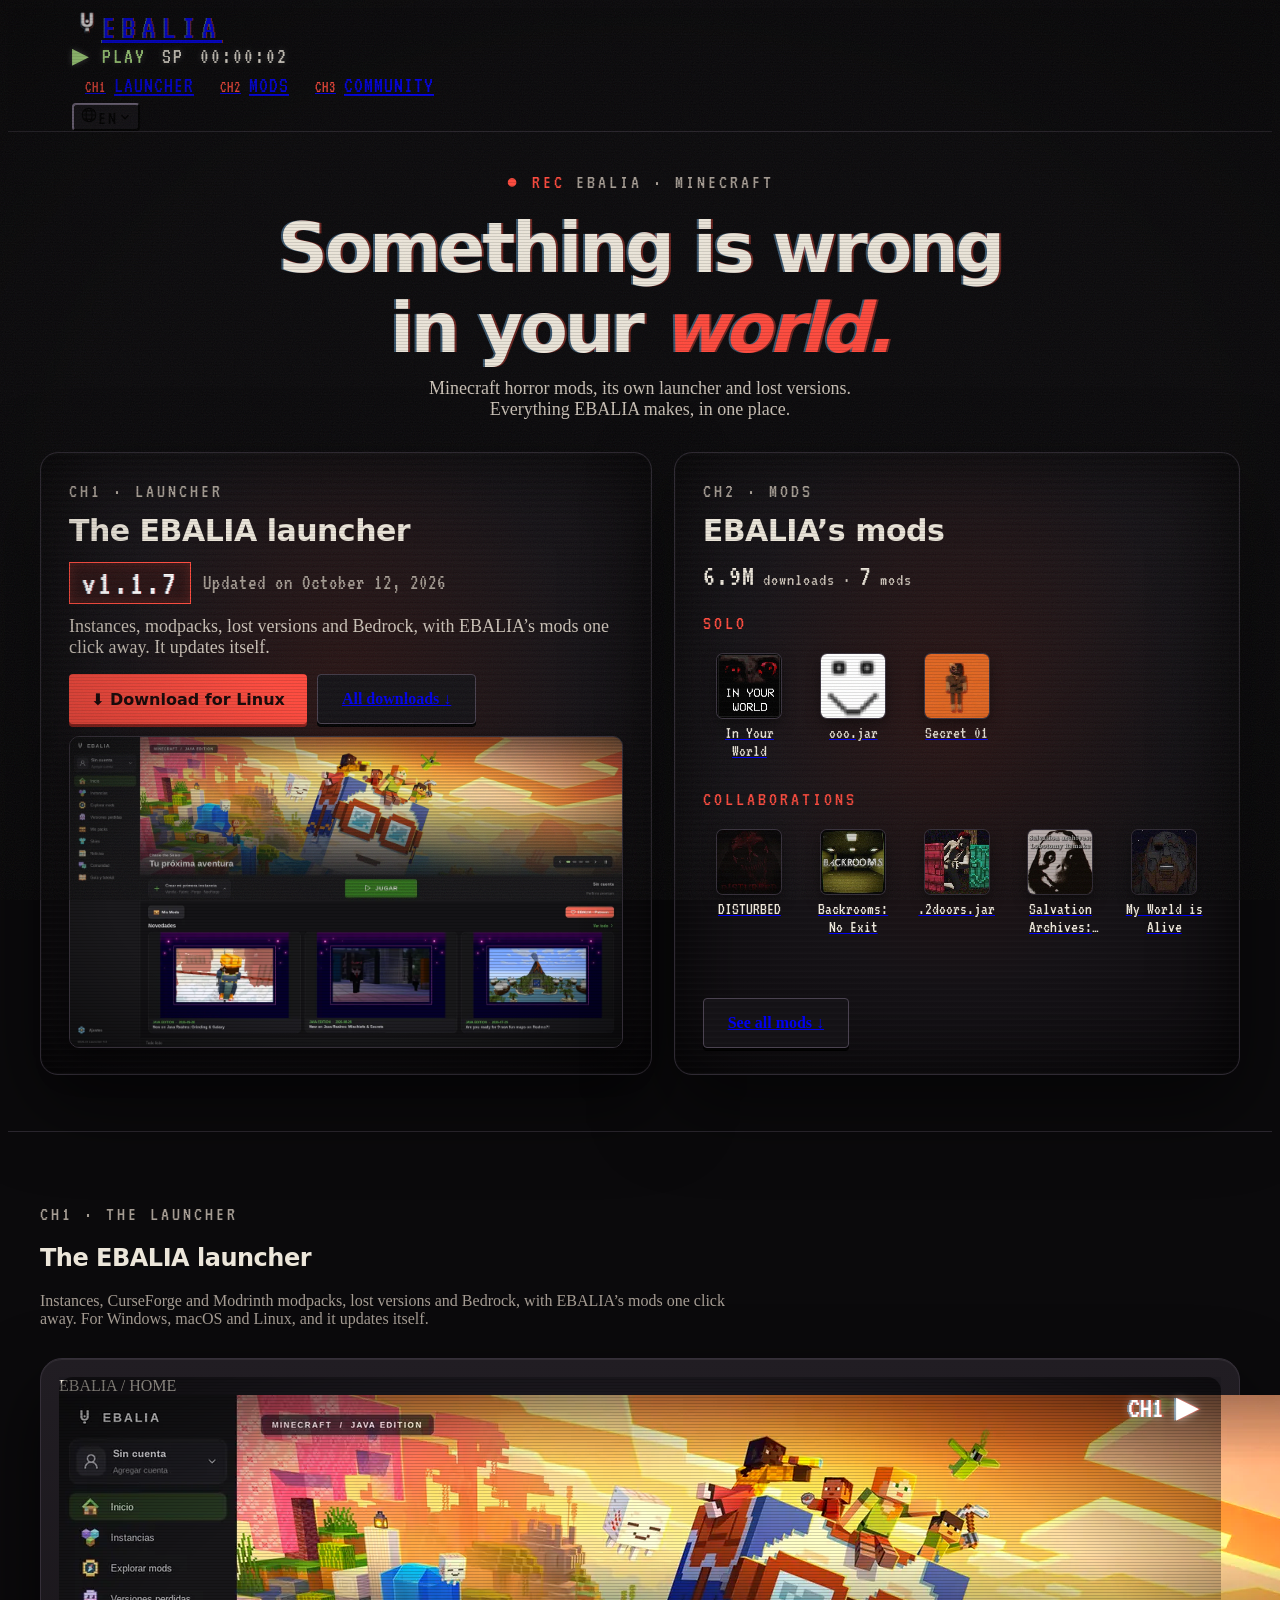
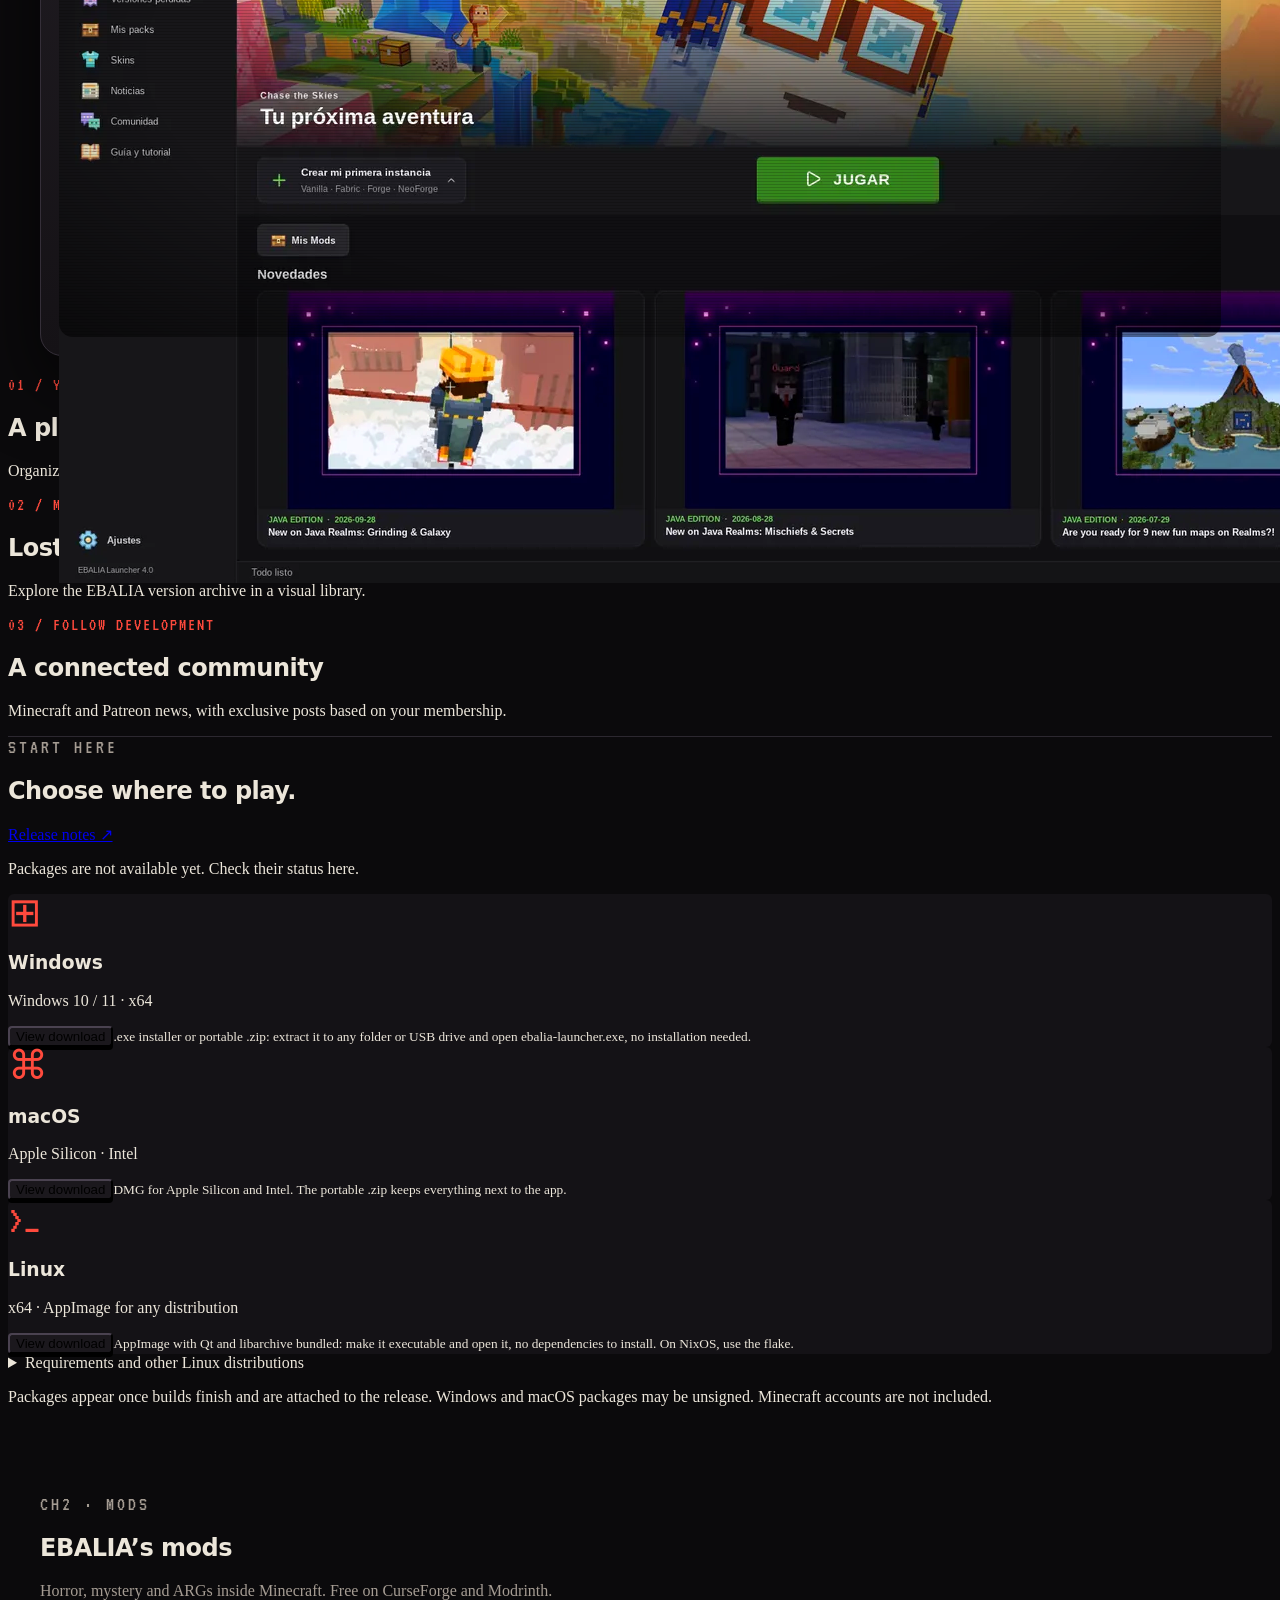
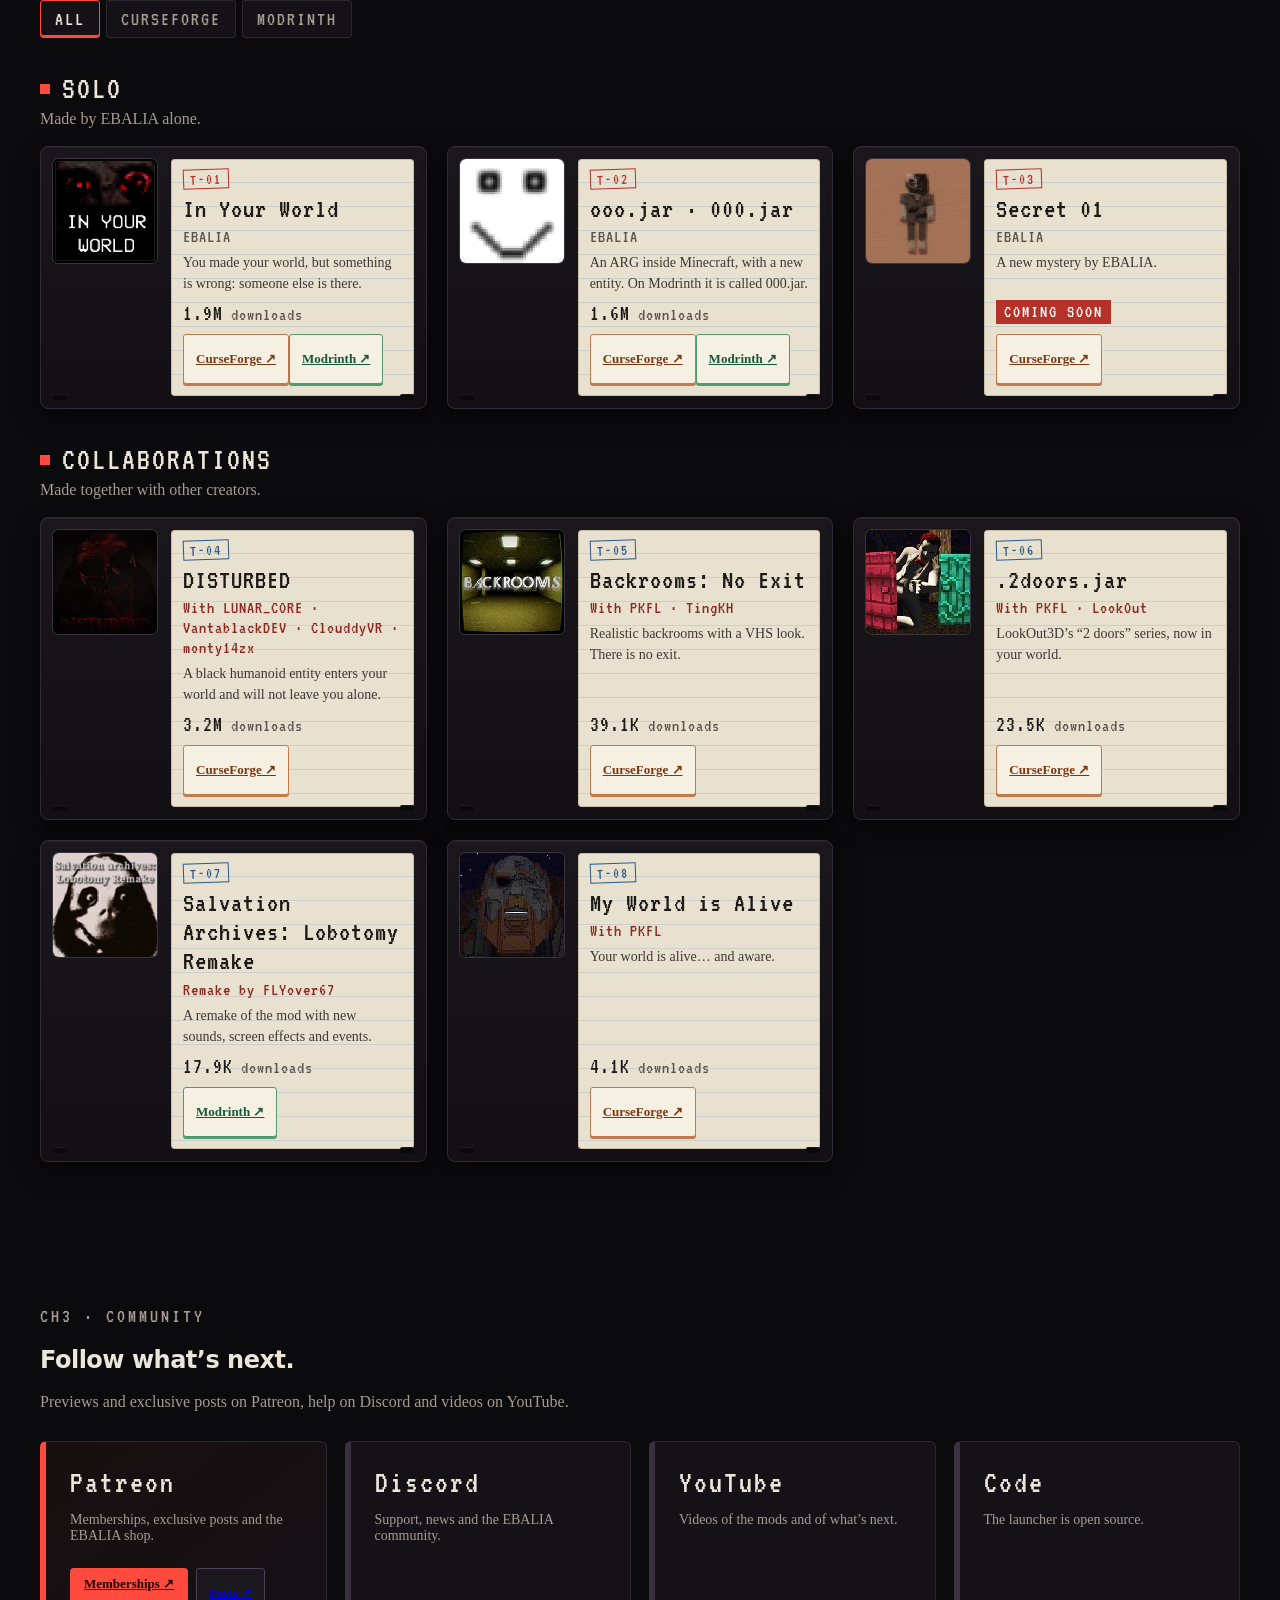
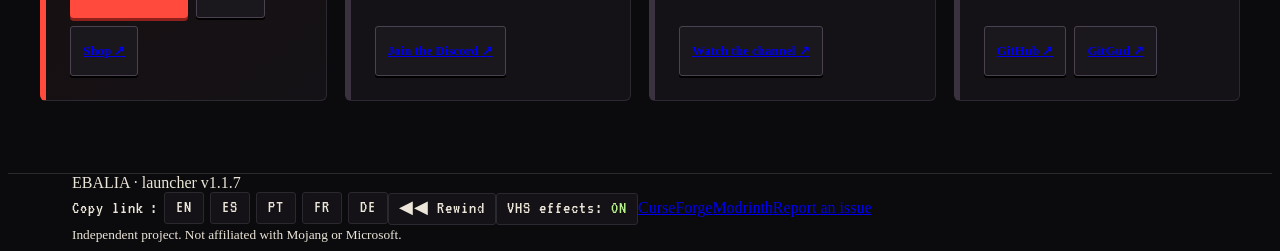
==== site/de/index.html @ 6a66e6f2 "Website: launcher and mods at a glance, solo mods and collaborations, link previews per language, li" ====
<!doctype html><html lang="de"><head><meta charset="utf-8"><meta name="viewport" content="width=device-width,initial-scale=1"><title>EBALIA · Horror-Mods und Launcher für Minecraft</title><meta name="description" content="Horror-Mods für Minecraft (DISTURBED, In Your World, ooo.jar …) auf CurseForge und Modrinth und der EBALIA-Launcher für Windows, macOS und Linux."><link rel="canonical" href="https://ebalia.gitgud.site/de/"><link rel="alternate" hreflang="en" href="https://ebalia.gitgud.site/en/"><link rel="alternate" hreflang="es" href="https://ebalia.gitgud.site/es/"><link rel="alternate" hreflang="pt" href="https://ebalia.gitgud.site/pt/"><link rel="alternate" hreflang="fr" href="https://ebalia.gitgud.site/fr/"><link rel="alternate" hreflang="de" href="https://ebalia.gitgud.site/de/"><link rel="alternate" hreflang="x-default" href="https://ebalia.gitgud.site/"><meta property="og:type" content="website"><meta property="og:site_name" content="EBALIA"><meta property="og:title" content="EBALIA · Horror-Mods und Launcher für Minecraft"><meta property="og:description" content="Horror-Mods für Minecraft (DISTURBED, In Your World, ooo.jar …) auf CurseForge und Modrinth und der EBALIA-Launcher für Windows, macOS und Linux."><meta property="og:url" content="https://ebalia.gitgud.site/de/"><meta property="og:image" content="https://raw.githubusercontent.com/ebalia-real/launcher/main/site/og/ebalia-de.jpg"><meta property="og:image:type" content="image/jpeg"><meta property="og:image:width" content="1200"><meta property="og:image:height" content="630"><meta property="og:image:alt" content="EBALIA: Horror-Mods für Minecraft und ein eigener Launcher"><meta property="og:locale" content="de_DE"><meta property="og:locale:alternate" content="en_US"><meta property="og:locale:alternate" content="es_ES"><meta property="og:locale:alternate" content="pt_BR"><meta property="og:locale:alternate" content="fr_FR"><meta name="twitter:card" content="summary_large_image"><meta name="twitter:title" content="EBALIA · Horror-Mods und Launcher für Minecraft"><meta name="twitter:description" content="Horror-Mods für Minecraft (DISTURBED, In Your World, ooo.jar …) auf CurseForge und Modrinth und der EBALIA-Launcher für Windows, macOS und Linux."><meta name="twitter:image" content="https://raw.githubusercontent.com/ebalia-real/launcher/main/site/og/ebalia-de.jpg"><link rel="icon" type="image/png" href="[data-uri]"><link rel="apple-touch-icon" href="[data-uri]"><meta name="theme-color" content="#b5322a"><link rel="preconnect" href="https://fonts.googleapis.com"><link rel="preconnect" href="https://fonts.gstatic.com" crossorigin><link rel="stylesheet" href="https://fonts.googleapis.com/css2?family=VT323&display=swap"><link rel="stylesheet" href="../style.css?v=ebalia-3"><link rel="stylesheet" href="../vhs.css?v=ebalia-3"></head><body>
<div class="vhs-layer scanlines" aria-hidden="true"></div><div class="vhs-layer grain" aria-hidden="true"></div><div class="vhs-layer tracking" aria-hidden="true"></div><div class="vhs-layer static" aria-hidden="true"></div>
<header><a class="brand" href="#"><img src="[data-uri]" alt="">EBALIA</a><div class="osd" aria-hidden="true"><span class="osd-play">▶ PLAY</span><span>SP</span><span id="osd-clock">00:00:00</span></div><nav aria-label="Main navigation"><a href="#launcher"><span class="channel">CH1</span><span data-i18n="navLauncher">Launcher</span></a><a href="#mods"><span class="channel">CH2</span><span data-i18n="navMods">Mods</span></a><a href="#comunidad"><span class="channel">CH3</span><span data-i18n="navCommunity">Comunidad</span></a><div class="language-picker"><button id="language-toggle" class="language-toggle" type="button" aria-expanded="false" aria-controls="language-menu" aria-label="Idioma"><svg viewBox="0 0 24 24" width="18" height="18" fill="none" stroke="currentColor" stroke-width="1.6" aria-hidden="true"><circle cx="12" cy="12" r="9"/><ellipse cx="12" cy="12" rx="4" ry="9"/><path d="M3 12h18M5 6.5h14M5 17.5h14"/></svg><span id="language-current">ES</span><svg class="language-chevron" viewBox="0 0 16 16" width="14" height="14" fill="none" stroke="currentColor" stroke-width="1.6" aria-hidden="true"><path d="m4 6 4 4 4-4"/></svg></button><div id="language-menu" class="language-menu" hidden><div class="language-heading" data-i18n="language">Idioma</div><div class="language-options"><button type="button" data-language="auto" aria-pressed="true"><span data-i18n="automatic">Automático (sistema)</span><span class="language-check" aria-hidden="true">✓</span></button><button type="button" data-language="es" aria-pressed="false"><span>Español</span><span class="language-check" aria-hidden="true">✓</span></button><button type="button" data-language="en" aria-pressed="false"><span>English</span><span class="language-check" aria-hidden="true">✓</span></button><button type="button" data-language="pt" aria-pressed="false"><span>Português</span><span class="language-check" aria-hidden="true">✓</span></button><button type="button" data-language="fr" aria-pressed="false"><span>Français</span><span class="language-check" aria-hidden="true">✓</span></button><button type="button" data-language="de" aria-pressed="false"><span>Deutsch</span><span class="language-check" aria-hidden="true">✓</span></button></div></div></div></nav></header>
<main><section class="hero"><div class="hero-head"><div class="eyebrow"><span class="rec">● REC</span> EBALIA · MINECRAFT</div><h1 class="glitch" data-i18n="hero"></h1><p data-i18n="intro"></p></div>
<div class="hero-grid">
<div class="screen panel launcher-panel"><span class="eyebrow">CH1 · LAUNCHER</span><h2 data-i18n="launcherHeading">El launcher de EBALIA</h2>
<p class="version-line"><span class="version-badge">v<span data-release-version>1.1.7</span></span><span class="version-date"><span data-i18n="updatedOn">Actualizado el</span> <span data-release-date data-date="2026-10-12T21:34:07Z"></span></span></p>
<p class="panel-body" data-i18n="launcherShort"></p>
<div class="panel-actions"><button type="button" id="hero-download" class="primary" data-system="windows"></button><a class="secondary" href="#descargas" data-i18n="allDownloads">Todas las descargas ↓</a></div>
<a class="mini-tv" href="#launcher" aria-hidden="true" tabindex="-1"><img src="[data-uri]" alt="" width="1400" height="788"></a></div>
<div class="screen panel mods-panel"><span class="eyebrow">CH2 · MODS</span><h2 data-i18n="modsHeading">Los mods de EBALIA</h2>
<p class="mods-stat"><b data-count="6857395" data-animate></b> <span data-i18n="statDownloads">descargas</span> · <b data-count="7" data-plain data-animate></b> <span data-i18n="statMods">mods</span></p>
<h3 class="shelf-title" data-i18n="ownMods">Individuales</h3><div class="shelf"><a class="mini" href="#mod-in-your-world" title="In Your World"><img src="[data-uri]" alt="" width="64" height="64"><span>In Your World</span></a><a class="mini" href="#mod-ooo-jar" title="ooo.jar · 000.jar"><img src="[data-uri]" alt="" width="64" height="64"><span>ooo.jar</span></a><a class="mini" href="#mod-secret-01-proyect" title="Secret 01"><img src="[data-uri]" alt="" width="64" height="64"><span>Secret 01</span></a></div>
<h3 class="shelf-title" data-i18n="collabs">Colaboraciones</h3><div class="shelf"><a class="mini" href="#mod-disturbed" title="DISTURBED"><img src="[data-uri]" alt="" width="64" height="64"><span>DISTURBED</span></a><a class="mini" href="#mod-backrooms-no-exit" title="Backrooms: No Exit"><img src="[data-uri]" alt="" width="64" height="64"><span>Backrooms: No Exit</span></a><a class="mini" href="#mod-twodoors-jar" title=".2doors.jar"><img src="[data-uri]" alt="" width="64" height="64"><span>.2doors.jar</span></a><a class="mini" href="#mod-salvation-archives-lobotomy-remake" title="Salvation Archives: Lobotomy Remake"><img src="[data-uri]" alt="" width="64" height="64"><span>Salvation Archives: Lobotomy Remake</span></a><a class="mini" href="#mod-the-world-is-alive" title="My World is Alive"><img src="[data-uri]" alt="" width="64" height="64"><span>My World is Alive</span></a></div>
<a class="secondary" href="#mods" data-i18n="allMods">Ver todos los mods ↓</a></div>
</div></section>
<section id="launcher"><div class="sectionhead"><div><span class="eyebrow">CH1 · <span data-i18n="launcherEyebrow">EL LAUNCHER</span></span><h2 data-i18n="launcherHeading">El launcher de EBALIA</h2><p class="lead" data-i18n="launcherBody"></p></div></div><div class="tv"><div class="preview"><div class="windowbar"><i></i><i></i><i></i><span data-i18n="home">EBALIA / INICIO</span></div><img src="[data-uri]" alt="" width="1400" height="788" loading="lazy"></div><span class="tv-osd" aria-hidden="true">CH1 ▶</span></div></section>
<section class="features"><article><b data-i18n="feature1">01 / A TU MANERA</b><h2 data-i18n="worlds">Un lugar para tus mundos</h2><p data-i18n="worldsBody"></p></article><article><b data-i18n="feature2">02 / MÁS POR DESCUBRIR</b><h2>Lost Versions</h2><p data-i18n="lostBody"></p></article><article><b data-i18n="feature3">03 / CERCA DEL DESARROLLO</b><h2 data-i18n="connected">La comunidad, conectada</h2><p data-i18n="connectedBody"></p></article></section>
<section id="descargas"><div class="sectionhead"><div><span class="eyebrow" data-i18n="start">EMPEZÁ ACÁ</span><h2 data-i18n="where">Elegí dónde jugar.</h2></div><a href="#descargas" data-release-notes data-i18n="notes">Notas de la versión ↗</a></div><p id="release-status" role="status" data-i18n="checking">Consultando los paquetes publicados…</p><div class="downloads"><article><span class="platform">⊞</span><h3>Windows</h3><p>Windows 10 / 11 · x64</p><button type="button" data-platform="windows" class="download">Ver descarga</button><small data-i18n="windowsBody"></small></article><article><span class="platform">⌘</span><h3>macOS</h3><p>Apple Silicon · Intel</p><button type="button" data-platform="macos" class="download">Ver descarga</button><small data-i18n="macBody"></small></article><article><span class="platform">&gt;_</span><h3>Linux</h3><p data-i18n="linuxArch">x64</p><button type="button" data-platform="linux" class="download">Ver descarga</button><small data-i18n="linuxBody"></small></article></div><details><summary data-i18n="requirements">Requisitos y otras distribuciones de Linux</summary><p data-i18n="requirementsBody"></p></details><p class="fine" data-i18n="fine"></p></section>
<section id="mods"><div class="sectionhead"><div><span class="eyebrow">CH2 · <span data-i18n="modsEyebrow">MODS</span></span><h2 data-i18n="modsHeading">Los mods de EBALIA</h2><p class="lead" data-i18n="modsBody"></p></div><div class="filters" role="group" aria-label="CurseForge / Modrinth"><button type="button" class="filter" data-filter="all" aria-pressed="true" data-i18n="filterAll">Todos</button><button type="button" class="filter" data-filter="curseforge" aria-pressed="false">CurseForge</button><button type="button" class="filter" data-filter="modrinth" aria-pressed="false">Modrinth</button></div></div>
<div class="group"><h3 class="group-title"><span data-i18n="ownMods">Individuales</span></h3><p class="group-body" data-i18n="ownModsBody"></p><div class="tapes"><article class="tape" id="mod-in-your-world" data-stores="curseforge modrinth"><div class="tape-window"><img src="[data-uri]" alt="" width="96" height="96" loading="lazy"><span class="tape-play" aria-hidden="true">▶</span></div><div class="tape-label"><span class="tape-number">T-01</span><h3>In Your World</h3><span class="credit solo">EBALIA</span><p data-i18n="modInYourWorld"></p><span class="count"><b data-count="1912061"></b> <span data-i18n="downloadsLabel">descargas</span></span><div class="stores"><a class="store curseforge" href="https://www.curseforge.com/minecraft/mc-mods/in-your-world" rel="noopener">CurseForge ↗</a><a class="store modrinth" href="https://modrinth.com/mod/in-your-world" rel="noopener">Modrinth ↗</a></div></div></article><article class="tape" id="mod-ooo-jar" data-stores="curseforge modrinth"><div class="tape-window"><img src="[data-uri]" alt="" width="96" height="96" loading="lazy"><span class="tape-play" aria-hidden="true">▶</span></div><div class="tape-label"><span class="tape-number">T-02</span><h3>ooo.jar · 000.jar</h3><span class="credit solo">EBALIA</span><p data-i18n="modOoo"></p><span class="count"><b data-count="1647892"></b> <span data-i18n="downloadsLabel">descargas</span></span><div class="stores"><a class="store curseforge" href="https://www.curseforge.com/minecraft/mc-mods/ooo-jar" rel="noopener">CurseForge ↗</a><a class="store modrinth" href="https://modrinth.com/mod/000.jar" rel="noopener">Modrinth ↗</a></div></div></article><article class="tape soon-card" id="mod-secret-01-proyect" data-stores="curseforge"><div class="tape-window"><img src="[data-uri]" alt="" width="96" height="96" loading="lazy"><span class="tape-play" aria-hidden="true">▶</span></div><div class="tape-label"><span class="tape-number">T-03</span><h3>Secret 01</h3><span class="credit solo">EBALIA</span><p data-i18n="modSecret"></p><span class="soon" data-i18n="soon">Próximamente</span><div class="stores"><a class="store curseforge" href="https://www.curseforge.com/minecraft/mc-mods/secret-01-proyect" rel="noopener">CurseForge ↗</a></div></div></article></div></div>
<div class="group"><h3 class="group-title"><span data-i18n="collabs">Colaboraciones</span></h3><p class="group-body" data-i18n="collabsBody"></p><div class="tapes"><article class="tape collab" id="mod-disturbed" data-stores="curseforge"><div class="tape-window"><img src="[data-uri]" alt="" width="96" height="96" loading="lazy"><span class="tape-play" aria-hidden="true">▶</span></div><div class="tape-label"><span class="tape-number">T-04</span><h3>DISTURBED</h3><span class="credit"><span data-i18n="collabWith"></span> LUNAR_CORE · VantablackDEV · ClouddyVR · monty14zx</span><p data-i18n="modDisturbed"></p><span class="count"><b data-count="3212879"></b> <span data-i18n="downloadsLabel">descargas</span></span><div class="stores"><a class="store curseforge" href="https://www.curseforge.com/minecraft/mc-mods/disturbed" rel="noopener">CurseForge ↗</a></div></div></article><article class="tape collab" id="mod-backrooms-no-exit" data-stores="curseforge"><div class="tape-window"><img src="[data-uri]" alt="" width="96" height="96" loading="lazy"><span class="tape-play" aria-hidden="true">▶</span></div><div class="tape-label"><span class="tape-number">T-05</span><h3>Backrooms: No Exit</h3><span class="credit"><span data-i18n="collabWith"></span> PKFL · TingKH</span><p data-i18n="modBackrooms"></p><span class="count"><b data-count="39109"></b> <span data-i18n="downloadsLabel">descargas</span></span><div class="stores"><a class="store curseforge" href="https://www.curseforge.com/minecraft/mc-mods/backrooms-no-exit" rel="noopener">CurseForge ↗</a></div></div></article><article class="tape collab" id="mod-twodoors-jar" data-stores="curseforge"><div class="tape-window"><img src="[data-uri]" alt="" width="96" height="96" loading="lazy"><span class="tape-play" aria-hidden="true">▶</span></div><div class="tape-label"><span class="tape-number">T-06</span><h3>.2doors.jar</h3><span class="credit"><span data-i18n="collabWith"></span> PKFL · LookOut</span><p data-i18n="modTwoDoors"></p><span class="count"><b data-count="23488"></b> <span data-i18n="downloadsLabel">descargas</span></span><div class="stores"><a class="store curseforge" href="https://www.curseforge.com/minecraft/mc-mods/twodoors-jar" rel="noopener">CurseForge ↗</a></div></div></article><article class="tape collab" id="mod-salvation-archives-lobotomy-remake" data-stores="modrinth"><div class="tape-window"><img src="[data-uri]" alt="" width="96" height="96" loading="lazy"><span class="tape-play" aria-hidden="true">▶</span></div><div class="tape-label"><span class="tape-number">T-07</span><h3>Salvation Archives: Lobotomy Remake</h3><span class="credit"><span data-i18n="remakeBy"></span> FLYover67</span><p data-i18n="modSalvation"></p><span class="count"><b data-count="17855"></b> <span data-i18n="downloadsLabel">descargas</span></span><div class="stores"><a class="store modrinth" href="https://modrinth.com/mod/salvation-archives-lobotomy-remake" rel="noopener">Modrinth ↗</a></div></div></article><article class="tape collab" id="mod-the-world-is-alive" data-stores="curseforge"><div class="tape-window"><img src="[data-uri]" alt="" width="96" height="96" loading="lazy"><span class="tape-play" aria-hidden="true">▶</span></div><div class="tape-label"><span class="tape-number">T-08</span><h3>My World is Alive</h3><span class="credit"><span data-i18n="collabWith"></span> PKFL</span><p data-i18n="modAlive"></p><span class="count"><b data-count="4111"></b> <span data-i18n="downloadsLabel">descargas</span></span><div class="stores"><a class="store curseforge" href="https://www.curseforge.com/minecraft/mc-mods/the-world-is-alive" rel="noopener">CurseForge ↗</a></div></div></article></div></div></section>
<section id="comunidad"><div class="sectionhead"><div><span class="eyebrow">CH3 · <span data-i18n="made">COMUNIDAD</span></span><h2 data-i18n="follow">Seguí lo que viene.</h2><p class="lead" data-i18n="followBody"></p></div></div><div class="links">
<article class="patreon"><h3>Patreon</h3><p data-i18n="patreonBody"></p><div class="stores"><a class="primary" href="https://www.patreon.com/c/ebalia/membership" rel="noopener" data-i18n="patreonMembership">Membresías ↗</a><a class="store" href="https://www.patreon.com/c/ebalia/posts" rel="noopener" data-i18n="patreonPosts">Publicaciones ↗</a><a class="store" href="https://www.patreon.com/c/ebalia/shop" rel="noopener" data-i18n="patreonShop">Tienda ↗</a></div></article>
<article><h3>Discord</h3><p data-i18n="discordBody"></p><div class="stores"><a class="store" href="https://discord.gg/ZrgMwfdwZB" rel="noopener" data-i18n="discordJoin">Unirse ↗</a></div></article>
<article><h3>YouTube</h3><p data-i18n="youtubeBody"></p><div class="stores"><a class="store" href="https://www.youtube.com/@EBALIA" rel="noopener" data-i18n="youtubeOpen">Ver el canal ↗</a></div></article>
<article><h3 data-i18n="codeHeading">Código</h3><p data-i18n="codeBody"></p><div class="stores"><a class="store" href="https://github.com/ebalia-real/launcher" rel="noopener">GitHub ↗</a><a class="store" href="https://gitgud.io/castigarse/launcher" rel="noopener">GitGud ↗</a></div></article>
</div></section></main>
<footer><span>EBALIA · <span data-i18n="footerLauncher">launcher</span> v<span data-release-version>1.1.7</span></span><div><span class="share"><span data-i18n="shareLink">Copiar enlace</span>:<button type="button" class="footer-button" data-share="https://ebalia.gitgud.site/en/">EN</button><button type="button" class="footer-button" data-share="https://ebalia.gitgud.site/es/">ES</button><button type="button" class="footer-button" data-share="https://ebalia.gitgud.site/pt/">PT</button><button type="button" class="footer-button" data-share="https://ebalia.gitgud.site/fr/">FR</button><button type="button" class="footer-button" data-share="https://ebalia.gitgud.site/de/">DE</button></span><button type="button" id="rewind" class="footer-button">◀◀ <span data-i18n="rewind">Rebobinar</span></button><button type="button" id="effects" class="footer-button" aria-pressed="true"><span data-i18n="effects">Efectos VHS</span>: <b id="effects-state">ON</b></button><a href="https://www.curseforge.com/members/ebalia/projects" rel="noopener">CurseForge</a><a href="https://modrinth.com/user/EBALIA" rel="noopener">Modrinth</a><a href="https://github.com/ebalia-real/launcher/issues" data-i18n="issue">Reportar un problema</a></div><small data-i18n="independent">Proyecto independiente. No afiliado a Mojang ni Microsoft.</small></footer><dialog id="download-dialog" aria-labelledby="download-title"><button id="download-close" type="button" aria-label="Close">×</button><span class="eyebrow">EBALIA · LAUNCHER v<span data-release-version>1.1.7</span></span><h2 id="download-title"></h2><p id="download-message" role="status"></p><div id="download-options"></div><div id="download-hash" hidden><p id="download-hash-help"></p><pre id="download-hash-command"></pre><a id="download-hash-all" target="_blank" rel="noopener">SHA256SUMS.txt ↗</a></div><section id="linux-guide" hidden aria-live="polite"></section><button id="download-retry" class="download" type="button"></button></dialog><script src="../i18n.js?v=ebalia-3"></script><script src="../linux-guide.js?v=ebalia-3"></script><script src="../downloads.js?v=ebalia-3"></script><script src="../site.js?v=ebalia-3"></script></body></html>
---- site/vhs.css ----
/* EBALIA · a tape found in an old VHS recorder. Subtle: scanlines, grain and colour bleed, never in the way of reading. */
:root{--bg:#0b0a0c;--panel:#141216;--panel-2:#1b181d;--line:#2c2830;--text:#ece6da;--muted:#a59c93;--green:#b8f08c;--red:#ff4a3d;--blue:#7cc6ff;--paper:#e9e1cf;--ink:#1d1a17;--osd:'VT323',ui-monospace,'Courier New',monospace}
body{background:var(--bg);color:var(--text);overflow-x:hidden}
::selection{background:#ff4a3d55}

/* The screen: scanlines, grain, a tracking band now and then, a vignette. */
.vhs-layer{position:fixed;inset:0;pointer-events:none;z-index:50}
.scanlines{background:repeating-linear-gradient(to bottom,transparent 0 2px,#00000038 2px 3px);mix-blend-mode:multiply;opacity:.55}
.scanlines::after{content:"";position:absolute;inset:0;background:radial-gradient(ellipse at center,transparent 55%,#000a 100%)}
.grain{opacity:.06;background-image:url("data:image/svg+xml,%3Csvg xmlns='http://www.w3.org/2000/svg' width='180' height='180'%3E%3Cfilter id='n'%3E%3CfeTurbulence type='fractalNoise' baseFrequency='.9' numOctaves='2' stitchTiles='stitch'/%3E%3C/filter%3E%3Crect width='100%25' height='100%25' filter='url(%23n)'/%3E%3C/svg%3E");animation:grain .9s steps(4) infinite}
@keyframes grain{0%{background-position:0 0}25%{background-position:-37px 21px}50%{background-position:44px -15px}75%{background-position:-12px -40px}100%{background-position:0 0}}
.tracking{inset:auto 0 auto 0;top:-12vh;height:9vh;opacity:0;background:linear-gradient(to bottom,transparent,#ffffff10 30%,#ffffff1c 50%,#ffffff10 70%,transparent);filter:blur(1px);animation:tracking 13s linear 4s infinite}
@keyframes tracking{0%{top:-12vh;opacity:0}3%{opacity:1}22%{top:112vh;opacity:1}23%,100%{top:112vh;opacity:0}}
.static{opacity:0;background-image:url("data:image/svg+xml,%3Csvg xmlns='http://www.w3.org/2000/svg' width='240' height='240'%3E%3Cfilter id='s'%3E%3CfeTurbulence type='turbulence' baseFrequency='1.4' numOctaves='1'/%3E%3CfeColorMatrix values='0 0 0 1.6 -.3 0 0 0 1.6 -.3 0 0 0 1.6 -.3 0 0 0 0 1'/%3E%3C/filter%3E%3Crect width='100%25' height='100%25' filter='url(%23s)'/%3E%3C/svg%3E")}
.switching .static{animation:static .26s steps(3)}
@keyframes static{0%{opacity:.35;background-position:0 0}50%{opacity:.22;background-position:60px 30px}100%{opacity:0;background-position:-40px 70px}}
.rewinding main{animation:rewind .9s ease-out}
@keyframes rewind{0%{filter:none}20%{filter:blur(.6px) saturate(1.4);transform:skewX(-1deg)}60%{filter:blur(.3px)}100%{filter:none;transform:none}}
.no-vhs .vhs-layer,.no-vhs .tracking{display:none}.no-vhs .glitch{animation:none;text-shadow:none}

/* Header: the recorder's on-screen display. */
header{position:sticky;top:0;z-index:40;background:#0b0a0cf0;backdrop-filter:blur(4px);border-bottom:1px solid var(--line);max-width:none;padding-inline:max(32px,calc((100% - 1200px)/2 + 32px))}
.brand{font:400 34px/1 var(--osd);letter-spacing:6px;gap:12px;text-shadow:1px 0 #ff4a3d88,-1px 0 #7cc6ff88}.brand img{width:30px;filter:drop-shadow(1px 0 #ff4a3d66) drop-shadow(-1px 0 #7cc6ff66)}
.osd{display:flex;gap:16px;font:400 22px/1 var(--osd);color:var(--text);letter-spacing:2px;text-shadow:0 0 6px #ffffff40}.osd-play{color:var(--green)}
nav{gap:8px}nav>a{display:inline-flex;align-items:baseline;gap:8px;padding:6px 12px;border:1px solid transparent;font:400 22px/1 var(--osd);letter-spacing:1px;text-transform:uppercase}nav>a:hover,nav>a:focus-visible{border-color:var(--line);background:var(--panel)}
.channel{font-size:16px;color:var(--red)}
.language-toggle{border-radius:4px;background:var(--panel);border-color:var(--line);font-family:var(--osd);font-size:20px;letter-spacing:2px}.language-toggle:hover,.language-toggle[aria-expanded=true]{background:var(--panel-2);border-color:#5a4f5e}.language-menu{background:var(--panel);border-color:var(--line);border-radius:6px}.language-options button{border-radius:4px}.language-options button:hover{background:var(--panel-2)}.language-options button[aria-pressed=true]{background:#2a2226;color:var(--text);border-color:#5a3b3b}.language-check{color:var(--red)}

/* Type: VHS labels for the small print, plain readable text for everything else. */
.eyebrow{font:400 20px/1 var(--osd);letter-spacing:3px;color:var(--muted)}.eyebrow span{display:inline;background:none;width:auto;height:auto;border-radius:0;margin:0}
.rec{color:var(--red);margin-right:12px;animation:rec 1.6s steps(1) infinite}@keyframes rec{50%{opacity:.25}}
h1,h2,h3{font-family:system-ui,sans-serif}h2{letter-spacing:-.5px}
.glitch{text-shadow:2px 0 #ff4a3d66,-2px 0 #7cc6ff66;animation:flicker 7s infinite}
@keyframes flicker{0%,92%,100%{transform:none;text-shadow:2px 0 #ff4a3d66,-2px 0 #7cc6ff66}93%{transform:translateX(-2px) skewX(-2deg);text-shadow:4px 0 #ff4a3d99,-3px 0 #7cc6ff99}94%{transform:translateX(2px)}95%{transform:none}}
em{color:var(--red)}
.lead{color:var(--muted);max-width:720px;margin:6px 0 0}

/* Hero: a screen with a soft glow. */
.hero{padding:56px 32px 64px;background:none;border-bottom:1px solid var(--line)}
.screen{position:relative;max-width:980px;margin:auto;padding:56px 32px 48px;border:1px solid #2f2a33;border-radius:18px;background:radial-gradient(ellipse at 50% 40%,#2a1414 0%,#151216 55%,#0d0b0e 100%);box-shadow:inset 0 0 80px #000c,inset 0 0 2px #ffffff22,0 30px 80px #0008}
.screen::before{content:"";position:absolute;inset:0;border-radius:inherit;background:linear-gradient(transparent 0,#ffffff05 50%,transparent 51%);background-size:100% 6px;pointer-events:none}
h1{font-size:clamp(44px,7vw,92px);letter-spacing:-3px;margin:24px 0 18px}
.hero p{color:#cfc6bb;font-size:18px}
.hero-stats{display:flex;justify-content:center;gap:56px;margin:34px 0 10px}.hero-stats div{display:flex;flex-direction:column;align-items:center}.hero-stats b{font:400 56px/1 var(--osd);color:var(--text);text-shadow:0 0 12px #ffffff30,1px 0 #ff4a3d88,-1px 0 #7cc6ff88;min-width:3ch;text-align:center}.hero-stats span{font:400 18px/1 var(--osd);letter-spacing:3px;text-transform:uppercase;color:var(--muted)}
.hero-actions{display:flex;justify-content:center;flex-wrap:wrap;gap:14px;margin-top:22px}

/* Buttons: boxy, like the ones on the recorder. */
.primary{border-radius:4px;background:var(--red);color:#170606;box-shadow:0 3px 0 #8f201a;font-weight:800;margin:0;transition:transform .08s,box-shadow .08s}.primary:hover{background:#ff6a5d}.primary:active{transform:translateY(3px);box-shadow:none}
.secondary{display:inline-flex;align-items:center;padding:15px 24px;border:1px solid #4a4250;border-radius:4px;background:var(--panel);font-weight:700;box-shadow:0 3px 0 #000;transition:transform .08s,box-shadow .08s}.secondary:hover{background:var(--panel-2)}.secondary:active{transform:translateY(3px);box-shadow:none}
.store{display:inline-flex;align-items:center;min-height:36px;padding:6px 12px;border:1px solid #4a4250;border-radius:3px;background:var(--panel-2);font-size:13px;font-weight:700;box-shadow:0 2px 0 #000;transition:transform .08s,box-shadow .08s}.store:hover{border-color:#6c6074}.store:active{transform:translateY(2px);box-shadow:none}
.store.curseforge{border-color:#8a4d2a;color:#ffc79e}.store.modrinth{border-color:#2d7a50;color:#a6f0c2}

/* Sections. */
#mods,#launcher,#comunidad{padding:72px 32px;scroll-margin-top:90px}#launcher{padding-bottom:20px}#descargas{scroll-margin-top:90px}
.sectionhead{gap:24px;flex-wrap:wrap;align-items:flex-end}
.filters{display:flex;gap:6px}.filter{padding:6px 14px;border:1px solid var(--line);border-radius:3px;background:var(--panel);color:var(--muted);font:400 20px/1.2 var(--osd);letter-spacing:2px;text-transform:uppercase;cursor:pointer}.filter[aria-pressed=true]{color:var(--text);border-color:var(--red);box-shadow:inset 0 -2px 0 var(--red)}.filter:focus-visible{outline:2px solid var(--red);outline-offset:2px}

/* Mods as tapes: a dark cassette with a paper label. */
.tapes{display:grid;grid-template-columns:repeat(auto-fill,minmax(340px,1fr));gap:20px;margin-top:30px}
.tape{position:relative;display:flex;gap:0;background:linear-gradient(#1a171c,#121014);border:1px solid #2f2a33;border-radius:8px;padding:12px;box-shadow:0 10px 24px #0007,inset 0 1px 0 #ffffff0d;transition:transform .15s,box-shadow .15s}
.tape[hidden]{display:none}
.tape::before,.tape::after{content:"";position:absolute;bottom:8px;width:14px;height:6px;border-radius:2px;background:#0a090b;box-shadow:inset 0 1px 0 #ffffff12}.tape::before{left:12px}.tape::after{right:12px}
.tape:hover{transform:translateY(-3px) rotate(-.3deg);box-shadow:0 16px 30px #000a,3px 0 0 #ff4a3d33,-3px 0 0 #7cc6ff33}
.tape-window{position:relative;flex:none;width:104px;height:104px;margin-right:14px;border-radius:6px;overflow:hidden;background:#000;box-shadow:inset 0 0 0 2px #000,0 0 0 1px #3a333f}
.tape-window img{width:100%;height:100%;object-fit:cover;image-rendering:pixelated;transition:filter .15s}
.tape-play{position:absolute;inset:0;display:grid;place-items:center;font:400 40px/1 var(--osd);color:#fff;background:#0008;opacity:0;transition:opacity .15s}
.tape:hover .tape-window img{filter:saturate(1.3) contrast(1.1)}.tape:hover .tape-play{opacity:1}
.tape-label{flex:1;min-width:0;display:flex;flex-direction:column;padding:10px 12px 12px;border-radius:4px;background:var(--paper);color:var(--ink);background-image:repeating-linear-gradient(to bottom,transparent 0 23px,#7a9cc444 23px 24px);box-shadow:inset 0 0 0 1px #c9bea7}
.tape-number{align-self:flex-start;font:400 16px/1 var(--osd);letter-spacing:2px;color:#b5322a;border:1px solid #b5322a;padding:1px 6px;transform:rotate(-2deg)}
.tape-label h3{margin:6px 0 2px;font:400 28px/1.05 var(--osd);letter-spacing:1px;color:var(--ink);overflow-wrap:anywhere}
.tape-label p{flex:1;margin:4px 0 8px;font-size:14px;line-height:1.5;color:#3d3833}
.count{font:400 18px/1 var(--osd);letter-spacing:1px;color:#5b544c}.count b{font-weight:400;color:var(--ink);font-size:22px}
.soon{align-self:flex-start;font:400 18px/1 var(--osd);letter-spacing:2px;text-transform:uppercase;color:#fff;background:#b5322a;padding:3px 8px}
.tape-label .stores{margin-top:10px;gap:6px}.tape-label .store{background:#f6f0e2;color:var(--ink);border-color:#a89c84;box-shadow:0 2px 0 #a89c84}.tape-label .store.curseforge{color:#7a3712;border-color:#c07a4e;box-shadow:0 2px 0 #c07a4e}.tape-label .store.modrinth{color:#14593a;border-color:#4f9a72;box-shadow:0 2px 0 #4f9a72}
.soon-card .tape-window img{filter:grayscale(.6) blur(.4px)}

/* The launcher, shown on an old TV. */
.tv{position:relative;margin-top:30px;padding:18px;border-radius:22px;background:linear-gradient(#211d23,#151216);border:1px solid #352f39;box-shadow:0 30px 70px #000a,inset 0 1px 0 #ffffff12}
.tv .preview{margin:0;border:0;border-radius:14px;box-shadow:inset 0 0 60px #000;max-height:560px;position:relative}
.tv .preview::after{content:"";position:absolute;inset:0;pointer-events:none;background:repeating-linear-gradient(to bottom,transparent 0 2px,#0000002a 2px 3px),radial-gradient(ellipse at center,transparent 60%,#0008 100%);border-radius:inherit}
.tv .preview img{filter:saturate(1.08) contrast(1.04)}
.windowbar{background:#1d1a20}.windowbar i{background:#5c5262}
.tv-osd{position:absolute;top:34px;right:40px;font:400 30px/1 var(--osd);color:#fff;text-shadow:0 0 8px #fff8,2px 0 #ff4a3d88,-2px 0 #7cc6ff88;pointer-events:none}
.features{border-bottom:1px solid var(--line)}.features b{font:400 18px/1 var(--osd);letter-spacing:2px;color:var(--red)}

/* Downloads and the dialog, in the same palette. */
.downloads article,.links article{border-radius:6px;background:var(--panel);border-color:var(--line)}
.platform{font:400 40px/1 var(--osd);color:var(--red)}
.download{border-radius:4px;background:var(--panel-2);border-color:#4a4250;box-shadow:0 3px 0 #000}.download:hover{background:#262129}
#download-dialog{background:var(--panel);border-color:#4a4250;border-radius:8px}.download-option{background:#0e0c10;border-color:var(--line);border-radius:6px}.download-option button{border-color:#4a4250;border-radius:3px}
#linux-distro{background:var(--panel-2);border-color:#4a4250;border-radius:4px}#linux-guide pre,#download-hash pre{background:#0e0c10;border-radius:4px}#linux-guide a,#download-hash a{color:var(--green)}
details{border-color:var(--line)}

/* Community: tape spines. */
.links{display:grid;grid-template-columns:repeat(4,1fr);gap:18px;margin-top:30px}.links article{display:flex;flex-direction:column;padding:24px;border:1px solid var(--line);border-left:6px solid #3a333f}.links h3{margin:0;font:400 32px/1 var(--osd);letter-spacing:2px}.links p{flex:1;color:var(--muted);font-size:14px}.links .stores{display:flex;flex-wrap:wrap;gap:8px;margin-top:10px}.links .primary{padding:8px 14px;font-size:13px}
.links .patreon{border-left-color:var(--red);background:linear-gradient(140deg,#22121399,var(--panel))}

/* Footer: rewind and the effects switch. */
footer{max-width:none;padding-inline:max(32px,calc((100% - 1200px)/2 + 32px));border-top:1px solid var(--line)}footer div{flex-wrap:wrap;align-items:center}
.footer-button{border:1px solid var(--line);border-radius:3px;background:var(--panel);color:var(--text);font:400 18px/1.2 var(--osd);letter-spacing:1px;padding:4px 10px;cursor:pointer}.footer-button:hover{background:var(--panel-2)}.footer-button b{font-weight:400;color:var(--green)}.footer-button[aria-pressed=false] b{color:var(--muted)}
a:focus-visible,button:focus-visible{outline:2px solid var(--red);outline-offset:3px}

@media(max-width:1000px){.links{grid-template-columns:repeat(2,1fr)}.osd{display:none}}
@media(max-width:700px){
 header{position:static;padding:12px 16px}nav{grid-template-columns:repeat(3,minmax(0,1fr))}nav>a{justify-content:center;gap:4px;font-size:17px;letter-spacing:0;padding:8px 2px;border:1px solid var(--line);background:var(--panel);border-radius:4px}.channel{font-size:13px}.language-picker{grid-column:1/-1}.language-toggle{width:100%}
 .hero{padding:24px 12px 40px}.screen{padding:36px 16px 32px;border-radius:12px}h1{letter-spacing:-1.5px}.hero-stats{gap:22px}.hero-stats b{font-size:40px}.hero-actions a{width:100%;justify-content:center}
 #mods,#launcher,#comunidad{padding:44px 16px}.filters{width:100%}.filter{flex:1}.tapes{grid-template-columns:1fr}.tape-window{width:80px;height:80px;margin-right:10px}.tape-label h3{font-size:24px}.links{grid-template-columns:1fr}.store{min-height:44px}.tv{padding:8px;border-radius:12px}.tv-osd{top:18px;right:20px;font-size:22px}
 footer{padding:18px 16px 24px}.footer-button{min-height:44px}
}
@media(prefers-reduced-motion:reduce){.grain,.tracking,.rec,.glitch{animation:none}.tape,.tape:hover{transition:none;transform:none}}

/* Top of the page: the launcher and the mods side by side, both at a glance. */
.hero{padding:40px 32px 56px;text-align:center}.hero-head h1{font-size:clamp(38px,5.4vw,70px);margin:16px 0 10px}.hero-head p{margin:0 auto;max-width:760px}
.hero-grid{display:grid;grid-template-columns:1.08fr 1fr;gap:22px;max-width:1200px;margin:32px auto 0;text-align:left}
.panel{display:flex;flex-direction:column;gap:12px;padding:28px 28px 26px;margin:0;max-width:none}.panel h2{margin:0;font-size:30px}
.version-line{display:flex;align-items:center;flex-wrap:wrap;gap:12px;margin:2px 0 0}
.version-badge{font:400 34px/1 var(--osd);letter-spacing:2px;padding:4px 12px 2px;border:1px solid var(--red);color:#fff;background:#2a1213;box-shadow:inset 0 0 12px #ff4a3d33;text-shadow:1px 0 #ff4a3d88,-1px 0 #7cc6ff88}
.version-date{font:400 21px/1.1 var(--osd);letter-spacing:1px;color:var(--muted)}
.panel-body{margin:0;color:#cfc6bb}
.panel-actions{display:flex;flex-wrap:wrap;gap:10px;margin-top:4px}button.primary{border:0;font:800 16px system-ui,sans-serif;cursor:pointer;padding:15px 22px}
.mini-tv{position:relative;display:block;margin-top:auto;border-radius:10px;overflow:hidden;border:1px solid #352f39;box-shadow:0 14px 30px #0009}.mini-tv img{display:block;width:100%;height:auto;filter:saturate(1.05)}
.mini-tv::after{content:"";position:absolute;inset:0;background:repeating-linear-gradient(to bottom,transparent 0 2px,#0000002e 2px 3px),radial-gradient(ellipse at center,transparent 60%,#0007 100%);pointer-events:none}
.mods-stat{margin:0;font:400 24px/1.1 var(--osd);letter-spacing:1px;color:var(--muted)}.mods-stat b{font-weight:400;color:var(--text);font-size:30px}
.shelf-title{margin:8px 0 0;font:400 20px/1 var(--osd);letter-spacing:3px;text-transform:uppercase;color:var(--red)}
.shelf{display:grid;grid-template-columns:repeat(auto-fill,minmax(86px,1fr));gap:10px}
.mini{display:flex;flex-direction:column;align-items:center;gap:6px;padding:8px 4px;border:1px solid transparent;border-radius:6px;transition:background .15s,border-color .15s,transform .15s}.mini:hover,.mini:focus-visible{background:var(--panel-2);border-color:var(--line);transform:translateY(-2px)}
.mini img{width:64px;height:64px;border-radius:6px;object-fit:cover;image-rendering:pixelated;box-shadow:0 0 0 1px #3a333f,0 6px 14px #0008}
.mini span{max-width:100%;font:400 17px/1.05 var(--osd);text-align:center;color:var(--text);overflow:hidden;text-overflow:ellipsis;display:-webkit-box;-webkit-line-clamp:2;-webkit-box-orient:vertical}
.mods-panel .secondary{align-self:flex-start;margin-top:auto}

/* Mods page: individual and collaborations, with who made them. */
.group{margin-top:34px}.group[hidden]{display:none}.group-title{margin:0;font:400 32px/1 var(--osd);letter-spacing:2px;text-transform:uppercase}.group-title::before{content:"";display:inline-block;width:10px;height:10px;margin:0 12px 4px 0;background:var(--red)}
.group-body{margin:6px 0 0;color:var(--muted)}.group .tapes{margin-top:18px}
.credit{align-self:flex-start;margin:2px 0 0;font:400 18px/1.1 var(--osd);letter-spacing:1px;color:#8a2a22}.credit.solo{color:#5b544c}
.collab .tape-number{color:#2a5a8a;border-color:#2a5a8a}

@media(max-width:1000px){.hero-grid{grid-template-columns:1fr}}
@media(max-width:700px){.hero{padding:22px 12px 36px}.panel{padding:22px 16px}.panel h2{font-size:24px}.panel-actions>*{width:100%;justify-content:center}.shelf{grid-template-columns:repeat(3,1fr)}.mods-panel .secondary{align-self:stretch;justify-content:center}}
.share{display:inline-flex;align-items:center;flex-wrap:wrap;gap:6px;font:400 18px/1 var(--osd);letter-spacing:1px}.share .footer-button{padding:4px 8px;min-width:40px}
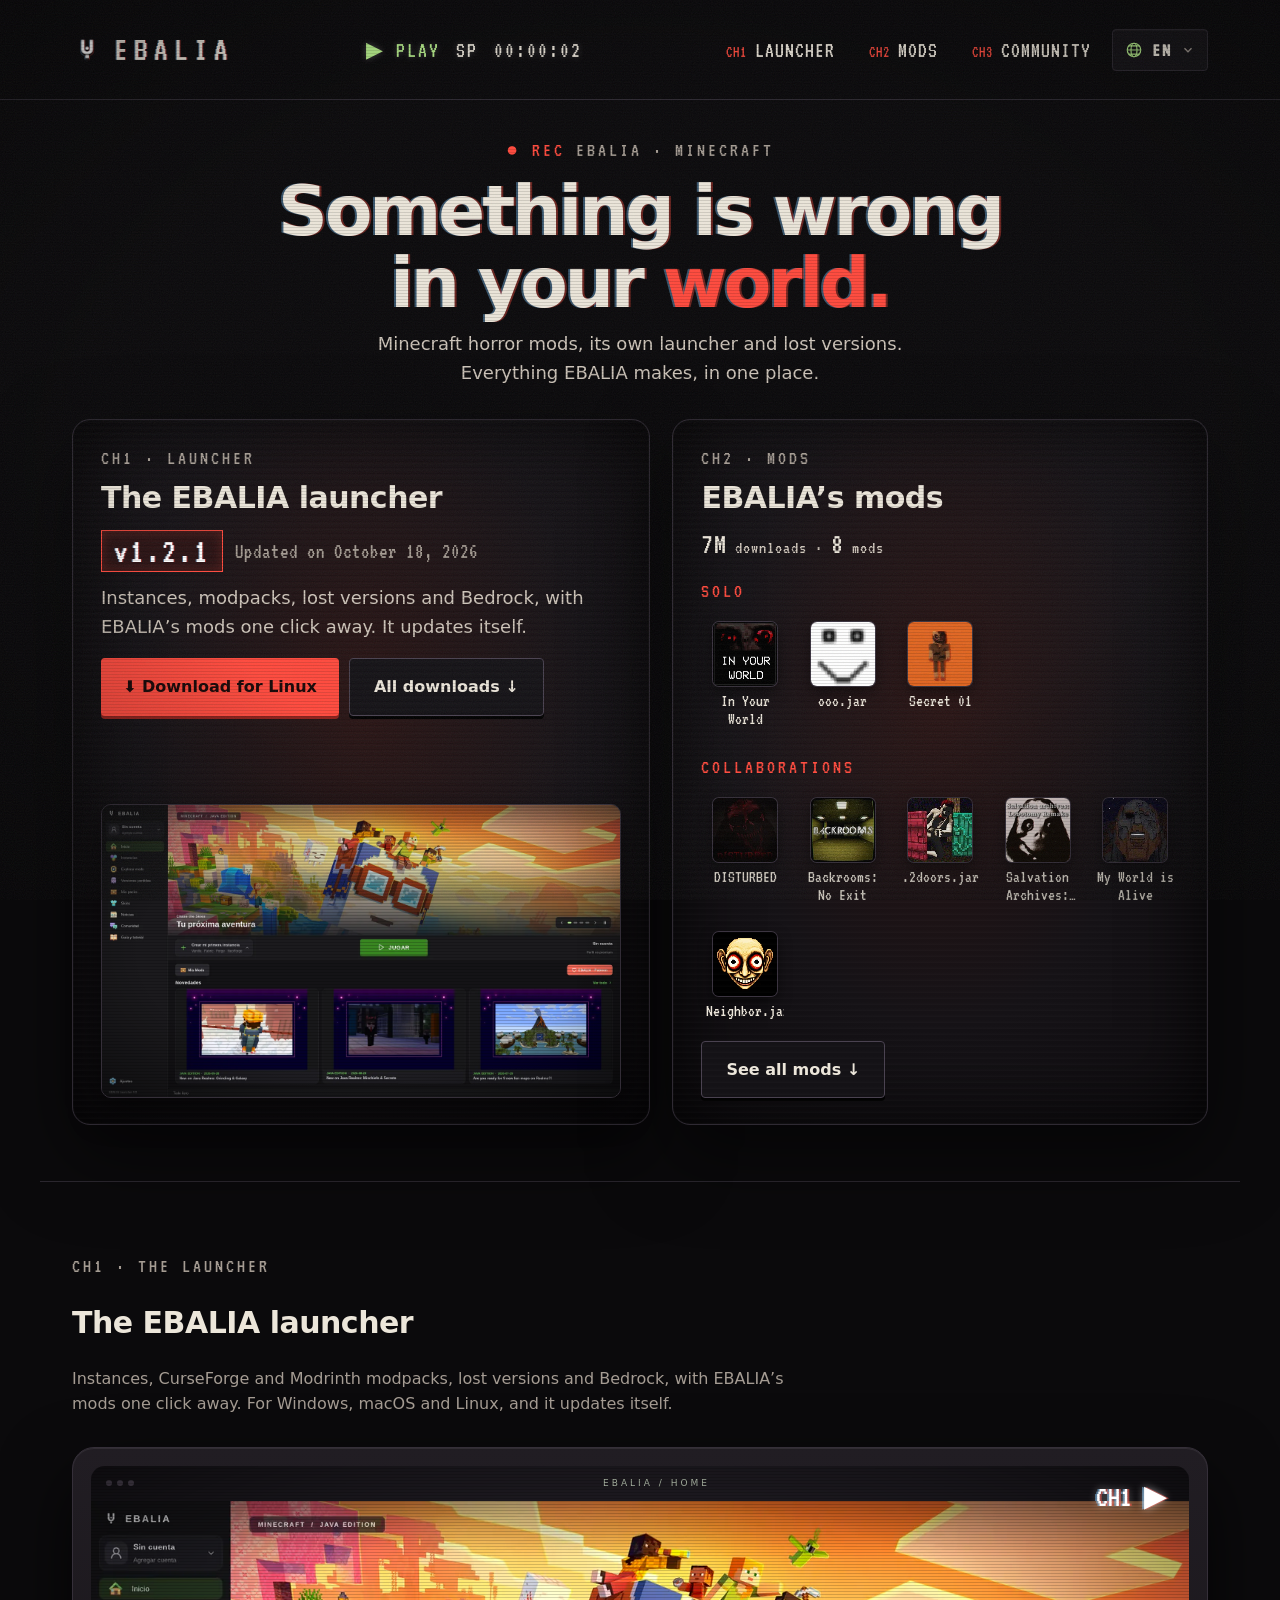
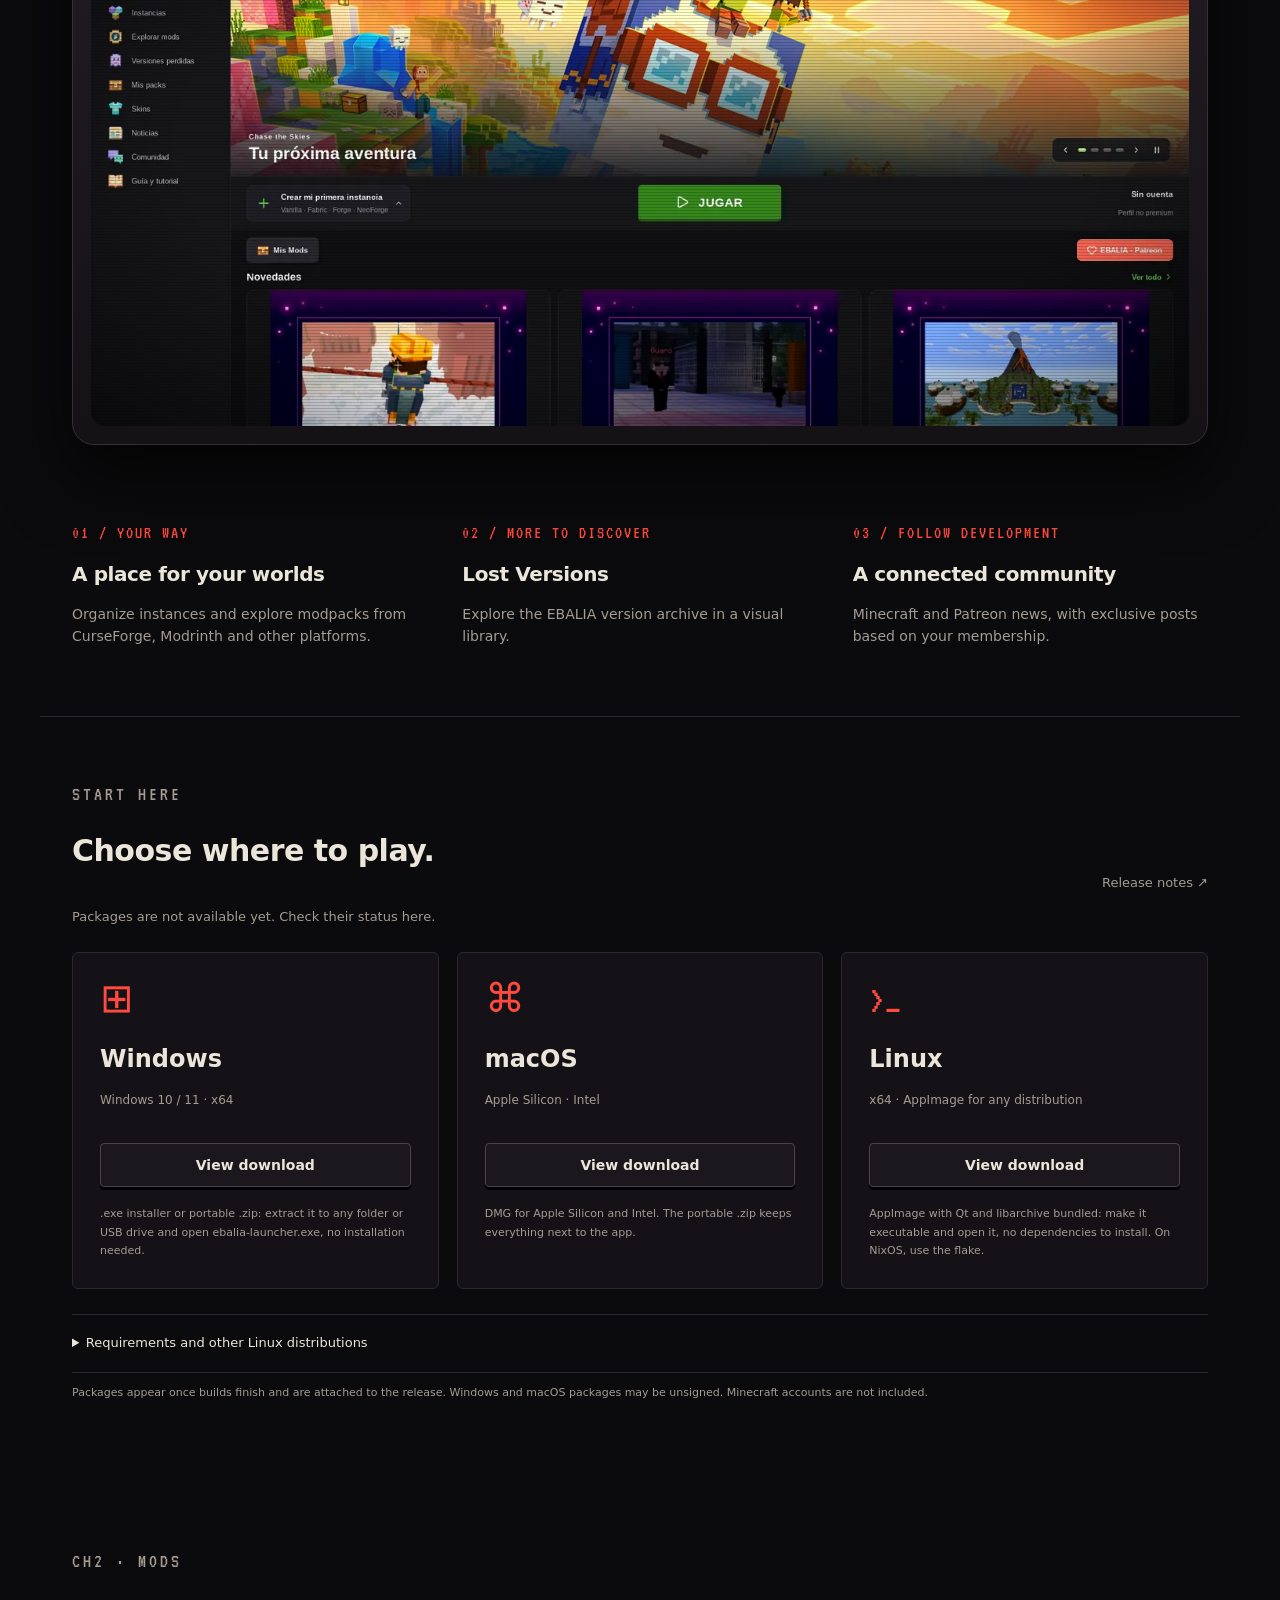
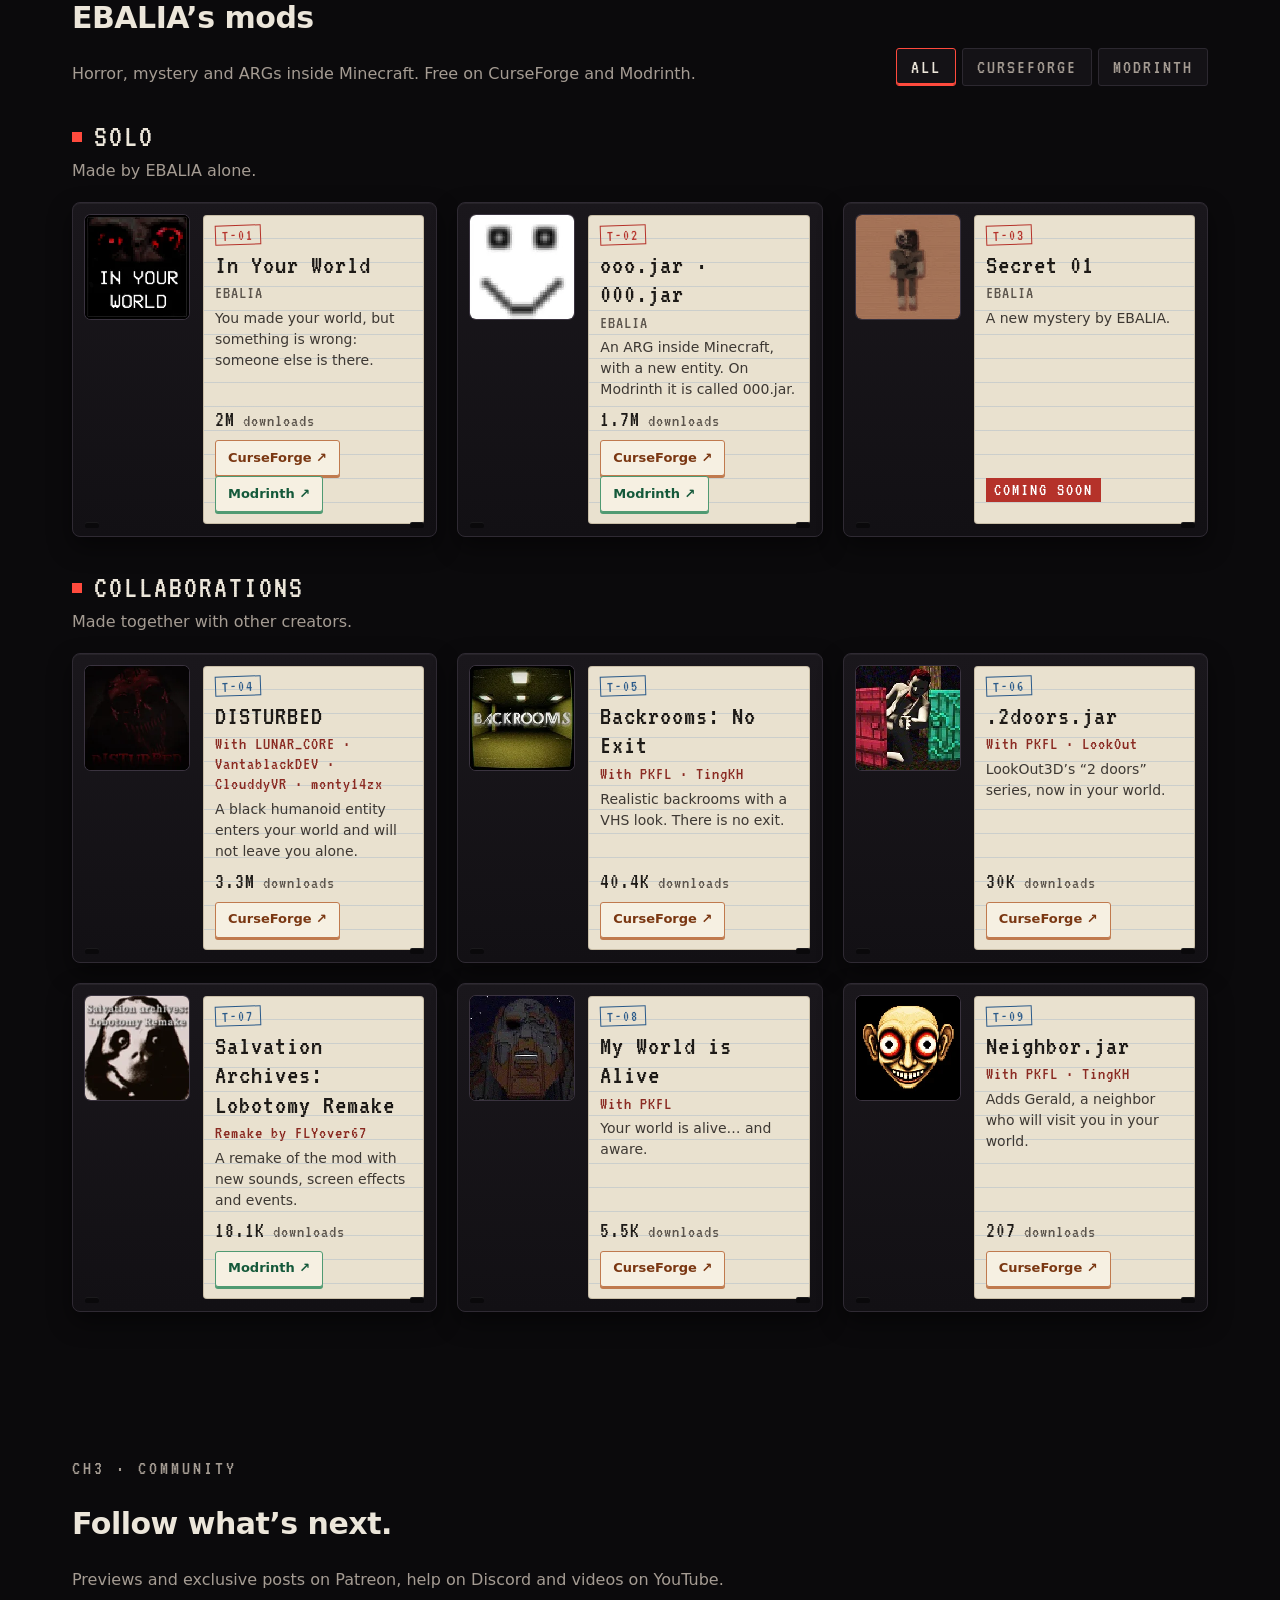
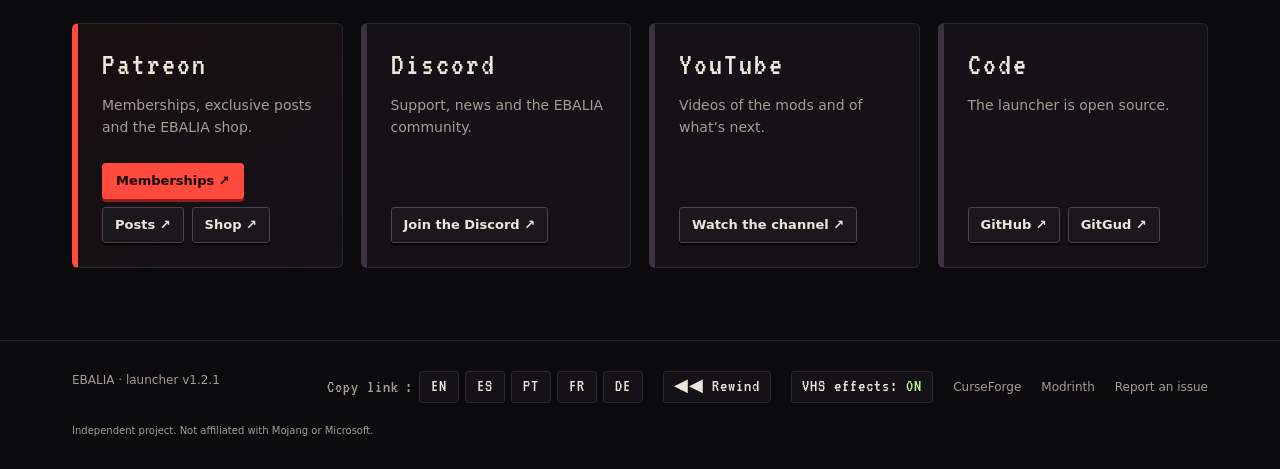
==== commit b7fcb14b: "EBALIA Launcher 1.2.3 The launcher, its site and the tools that publish them, as of 1.2.3. Every rel" ====
--- a/site/de/index.html
+++ b/site/de/index.html
@@ -1,29 +1,29 @@
-<!doctype html><html lang="de"><head><meta charset="utf-8"><meta name="viewport" content="width=device-width,initial-scale=1"><title>EBALIA · Horror-Mods und Launcher für Minecraft</title><meta name="description" content="Horror-Mods für Minecraft (DISTURBED, In Your World, ooo.jar …) auf CurseForge und Modrinth und der EBALIA-Launcher für Windows, macOS und Linux."><link rel="canonical" href="https://ebalia.gitgud.site/de/"><link rel="alternate" hreflang="en" href="https://ebalia.gitgud.site/en/"><link rel="alternate" hreflang="es" href="https://ebalia.gitgud.site/es/"><link rel="alternate" hreflang="pt" href="https://ebalia.gitgud.site/pt/"><link rel="alternate" hreflang="fr" href="https://ebalia.gitgud.site/fr/"><link rel="alternate" hreflang="de" href="https://ebalia.gitgud.site/de/"><link rel="alternate" hreflang="x-default" href="https://ebalia.gitgud.site/"><meta property="og:type" content="website"><meta property="og:site_name" content="EBALIA"><meta property="og:title" content="EBALIA · Horror-Mods und Launcher für Minecraft"><meta property="og:description" content="Horror-Mods für Minecraft (DISTURBED, In Your World, ooo.jar …) auf CurseForge und Modrinth und der EBALIA-Launcher für Windows, macOS und Linux."><meta property="og:url" content="https://ebalia.gitgud.site/de/"><meta property="og:image" content="https://raw.githubusercontent.com/ebalia-real/launcher/main/site/og/ebalia-de.jpg"><meta property="og:image:type" content="image/jpeg"><meta property="og:image:width" content="1200"><meta property="og:image:height" content="630"><meta property="og:image:alt" content="EBALIA: Horror-Mods für Minecraft und ein eigener Launcher"><meta property="og:locale" content="de_DE"><meta property="og:locale:alternate" content="en_US"><meta property="og:locale:alternate" content="es_ES"><meta property="og:locale:alternate" content="pt_BR"><meta property="og:locale:alternate" content="fr_FR"><meta name="twitter:card" content="summary_large_image"><meta name="twitter:title" content="EBALIA · Horror-Mods und Launcher für Minecraft"><meta name="twitter:description" content="Horror-Mods für Minecraft (DISTURBED, In Your World, ooo.jar …) auf CurseForge und Modrinth und der EBALIA-Launcher für Windows, macOS und Linux."><meta name="twitter:image" content="https://raw.githubusercontent.com/ebalia-real/launcher/main/site/og/ebalia-de.jpg"><link rel="icon" type="image/png" href="[data-uri]"><link rel="apple-touch-icon" href="[data-uri]"><meta name="theme-color" content="#b5322a"><link rel="preconnect" href="https://fonts.googleapis.com"><link rel="preconnect" href="https://fonts.gstatic.com" crossorigin><link rel="stylesheet" href="https://fonts.googleapis.com/css2?family=VT323&display=swap"><link rel="stylesheet" href="../style.css?v=ebalia-3"><link rel="stylesheet" href="../vhs.css?v=ebalia-3"></head><body>
+<!doctype html><html lang="de"><head><meta charset="utf-8"><meta name="viewport" content="width=device-width,initial-scale=1"><title>EBALIA · Horror-Mods und Launcher für Minecraft</title><meta name="description" content="Horror-Mods für Minecraft (DISTURBED, In Your World, ooo.jar …) auf CurseForge und Modrinth und der EBALIA-Launcher für Windows, macOS und Linux."><link rel="canonical" href="https://ebalia.gitgud.site/de/"><link rel="alternate" hreflang="en" href="https://ebalia.gitgud.site/en/"><link rel="alternate" hreflang="es" href="https://ebalia.gitgud.site/es/"><link rel="alternate" hreflang="pt" href="https://ebalia.gitgud.site/pt/"><link rel="alternate" hreflang="fr" href="https://ebalia.gitgud.site/fr/"><link rel="alternate" hreflang="de" href="https://ebalia.gitgud.site/de/"><link rel="alternate" hreflang="x-default" href="https://ebalia.gitgud.site/"><meta property="og:type" content="website"><meta property="og:site_name" content="EBALIA"><meta property="og:title" content="EBALIA · Horror-Mods und Launcher für Minecraft"><meta property="og:description" content="Horror-Mods für Minecraft (DISTURBED, In Your World, ooo.jar …) auf CurseForge und Modrinth und der EBALIA-Launcher für Windows, macOS und Linux."><meta property="og:url" content="https://ebalia.gitgud.site/de/"><meta property="og:image" content="https://raw.githubusercontent.com/ebalia-real/launcher/main/site/og/ebalia-de.jpg"><meta property="og:image:type" content="image/jpeg"><meta property="og:image:width" content="1200"><meta property="og:image:height" content="630"><meta property="og:image:alt" content="EBALIA: Horror-Mods für Minecraft und ein eigener Launcher"><meta property="og:locale" content="de_DE"><meta property="og:locale:alternate" content="en_US"><meta property="og:locale:alternate" content="es_ES"><meta property="og:locale:alternate" content="pt_BR"><meta property="og:locale:alternate" content="fr_FR"><meta name="twitter:card" content="summary_large_image"><meta name="twitter:title" content="EBALIA · Horror-Mods und Launcher für Minecraft"><meta name="twitter:description" content="Horror-Mods für Minecraft (DISTURBED, In Your World, ooo.jar …) auf CurseForge und Modrinth und der EBALIA-Launcher für Windows, macOS und Linux."><meta name="twitter:image" content="https://raw.githubusercontent.com/ebalia-real/launcher/main/site/og/ebalia-de.jpg"><link rel="icon" type="image/png" href="[data-uri]"><link rel="apple-touch-icon" href="[data-uri]"><meta name="theme-color" content="#b5322a"><link rel="preconnect" href="https://fonts.googleapis.com"><link rel="preconnect" href="https://fonts.gstatic.com" crossorigin><link rel="stylesheet" href="https://fonts.googleapis.com/css2?family=VT323&display=swap"><link rel="stylesheet" href="../style.css?v=ebalia-6"><link rel="stylesheet" href="../vhs.css?v=ebalia-6"></head><body>
 <div class="vhs-layer scanlines" aria-hidden="true"></div><div class="vhs-layer grain" aria-hidden="true"></div><div class="vhs-layer tracking" aria-hidden="true"></div><div class="vhs-layer static" aria-hidden="true"></div>
 <header><a class="brand" href="#"><img src="[data-uri]" alt="">EBALIA</a><div class="osd" aria-hidden="true"><span class="osd-play">▶ PLAY</span><span>SP</span><span id="osd-clock">00:00:00</span></div><nav aria-label="Main navigation"><a href="#launcher"><span class="channel">CH1</span><span data-i18n="navLauncher">Launcher</span></a><a href="#mods"><span class="channel">CH2</span><span data-i18n="navMods">Mods</span></a><a href="#comunidad"><span class="channel">CH3</span><span data-i18n="navCommunity">Comunidad</span></a><div class="language-picker"><button id="language-toggle" class="language-toggle" type="button" aria-expanded="false" aria-controls="language-menu" aria-label="Idioma"><svg viewBox="0 0 24 24" width="18" height="18" fill="none" stroke="currentColor" stroke-width="1.6" aria-hidden="true"><circle cx="12" cy="12" r="9"/><ellipse cx="12" cy="12" rx="4" ry="9"/><path d="M3 12h18M5 6.5h14M5 17.5h14"/></svg><span id="language-current">ES</span><svg class="language-chevron" viewBox="0 0 16 16" width="14" height="14" fill="none" stroke="currentColor" stroke-width="1.6" aria-hidden="true"><path d="m4 6 4 4 4-4"/></svg></button><div id="language-menu" class="language-menu" hidden><div class="language-heading" data-i18n="language">Idioma</div><div class="language-options"><button type="button" data-language="auto" aria-pressed="true"><span data-i18n="automatic">Automático (sistema)</span><span class="language-check" aria-hidden="true">✓</span></button><button type="button" data-language="es" aria-pressed="false"><span>Español</span><span class="language-check" aria-hidden="true">✓</span></button><button type="button" data-language="en" aria-pressed="false"><span>English</span><span class="language-check" aria-hidden="true">✓</span></button><button type="button" data-language="pt" aria-pressed="false"><span>Português</span><span class="language-check" aria-hidden="true">✓</span></button><button type="button" data-language="fr" aria-pressed="false"><span>Français</span><span class="language-check" aria-hidden="true">✓</span></button><button type="button" data-language="de" aria-pressed="false"><span>Deutsch</span><span class="language-check" aria-hidden="true">✓</span></button></div></div></div></nav></header>
 <main><section class="hero"><div class="hero-head"><div class="eyebrow"><span class="rec">● REC</span> EBALIA · MINECRAFT</div><h1 class="glitch" data-i18n="hero"></h1><p data-i18n="intro"></p></div>
 <div class="hero-grid">
 <div class="screen panel launcher-panel"><span class="eyebrow">CH1 · LAUNCHER</span><h2 data-i18n="launcherHeading">El launcher de EBALIA</h2>
-<p class="version-line"><span class="version-badge">v<span data-release-version>1.1.7</span></span><span class="version-date"><span data-i18n="updatedOn">Actualizado el</span> <span data-release-date data-date="2026-10-12T21:34:07Z"></span></span></p>
+<p class="version-line"><span class="version-badge">v<span data-release-version>1.2.1</span></span><span class="version-date"><span data-i18n="updatedOn">Actualizado el</span> <span data-release-date data-date="2026-10-18T06:42:53Z"></span></span></p>
 <p class="panel-body" data-i18n="launcherShort"></p>
 <div class="panel-actions"><button type="button" id="hero-download" class="primary" data-system="windows"></button><a class="secondary" href="#descargas" data-i18n="allDownloads">Todas las descargas ↓</a></div>
 <a class="mini-tv" href="#launcher" aria-hidden="true" tabindex="-1"><img src="[data-uri]" alt="" width="1400" height="788"></a></div>
 <div class="screen panel mods-panel"><span class="eyebrow">CH2 · MODS</span><h2 data-i18n="modsHeading">Los mods de EBALIA</h2>
-<p class="mods-stat"><b data-count="6857395" data-animate></b> <span data-i18n="statDownloads">descargas</span> · <b data-count="7" data-plain data-animate></b> <span data-i18n="statMods">mods</span></p>
-<h3 class="shelf-title" data-i18n="ownMods">Individuales</h3><div class="shelf"><a class="mini" href="#mod-in-your-world" title="In Your World"><img src="[data-uri]" alt="" width="64" height="64"><span>In Your World</span></a><a class="mini" href="#mod-ooo-jar" title="ooo.jar · 000.jar"><img src="[data-uri]" alt="" width="64" height="64"><span>ooo.jar</span></a><a class="mini" href="#mod-secret-01-proyect" title="Secret 01"><img src="[data-uri]" alt="" width="64" height="64"><span>Secret 01</span></a></div>
-<h3 class="shelf-title" data-i18n="collabs">Colaboraciones</h3><div class="shelf"><a class="mini" href="#mod-disturbed" title="DISTURBED"><img src="[data-uri]" alt="" width="64" height="64"><span>DISTURBED</span></a><a class="mini" href="#mod-backrooms-no-exit" title="Backrooms: No Exit"><img src="[data-uri]" alt="" width="64" height="64"><span>Backrooms: No Exit</span></a><a class="mini" href="#mod-twodoors-jar" title=".2doors.jar"><img src="[data-uri]" alt="" width="64" height="64"><span>.2doors.jar</span></a><a class="mini" href="#mod-salvation-archives-lobotomy-remake" title="Salvation Archives: Lobotomy Remake"><img src="[data-uri]" alt="" width="64" height="64"><span>Salvation Archives: Lobotomy Remake</span></a><a class="mini" href="#mod-the-world-is-alive" title="My World is Alive"><img src="[data-uri]" alt="" width="64" height="64"><span>My World is Alive</span></a></div>
+<p class="mods-stat"><b data-count="6990304" data-animate></b> <span data-i18n="statDownloads">descargas</span> · <b data-count="8" data-plain data-animate></b> <span data-i18n="statMods">mods</span></p>
+<h3 class="shelf-title" data-i18n="ownMods">Individuales</h3><div class="shelf"><a class="mini" href="#mod-in-your-world" title="In Your World" data-mod="in-your-world"><img src="[data-uri]" alt="" width="64" height="64"><span>In Your World</span></a><a class="mini" href="#mod-ooo-jar" title="ooo.jar · 000.jar" data-mod="ooo-jar"><img src="[data-uri]" alt="" width="64" height="64"><span>ooo.jar</span></a><a class="mini" href="#mod-secret-01-proyect" title="Secret 01" data-mod="secret-01-proyect"><img src="[data-uri]" alt="" width="64" height="64"><span>Secret 01</span></a></div>
+<h3 class="shelf-title" data-i18n="collabs">Colaboraciones</h3><div class="shelf"><a class="mini" href="#mod-disturbed" title="DISTURBED" data-mod="disturbed"><img src="[data-uri]" alt="" width="64" height="64"><span>DISTURBED</span></a><a class="mini" href="#mod-backrooms-no-exit" title="Backrooms: No Exit" data-mod="backrooms-no-exit"><img src="[data-uri]" alt="" width="64" height="64"><span>Backrooms: No Exit</span></a><a class="mini" href="#mod-twodoors-jar" title=".2doors.jar" data-mod="twodoors-jar"><img src="[data-uri]" alt="" width="64" height="64"><span>.2doors.jar</span></a><a class="mini" href="#mod-salvation-archives-lobotomy-remake" title="Salvation Archives: Lobotomy Remake" data-mod="salvation-archives-lobotomy-remake"><img src="[data-uri]" alt="" width="64" height="64"><span>Salvation Archives: Lobotomy Remake</span></a><a class="mini" href="#mod-the-world-is-alive" title="My World is Alive" data-mod="the-world-is-alive"><img src="[data-uri]" alt="" width="64" height="64"><span>My World is Alive</span></a><a class="mini" href="#mod-neighbor-jar" title="Neighbor.jar" data-mod="neighbor-jar"><img src="[data-uri]" alt="" width="64" height="64"><span>Neighbor.jar</span></a></div>
 <a class="secondary" href="#mods" data-i18n="allMods">Ver todos los mods ↓</a></div>
 </div></section>
 <section id="launcher"><div class="sectionhead"><div><span class="eyebrow">CH1 · <span data-i18n="launcherEyebrow">EL LAUNCHER</span></span><h2 data-i18n="launcherHeading">El launcher de EBALIA</h2><p class="lead" data-i18n="launcherBody"></p></div></div><div class="tv"><div class="preview"><div class="windowbar"><i></i><i></i><i></i><span data-i18n="home">EBALIA / INICIO</span></div><img src="[data-uri]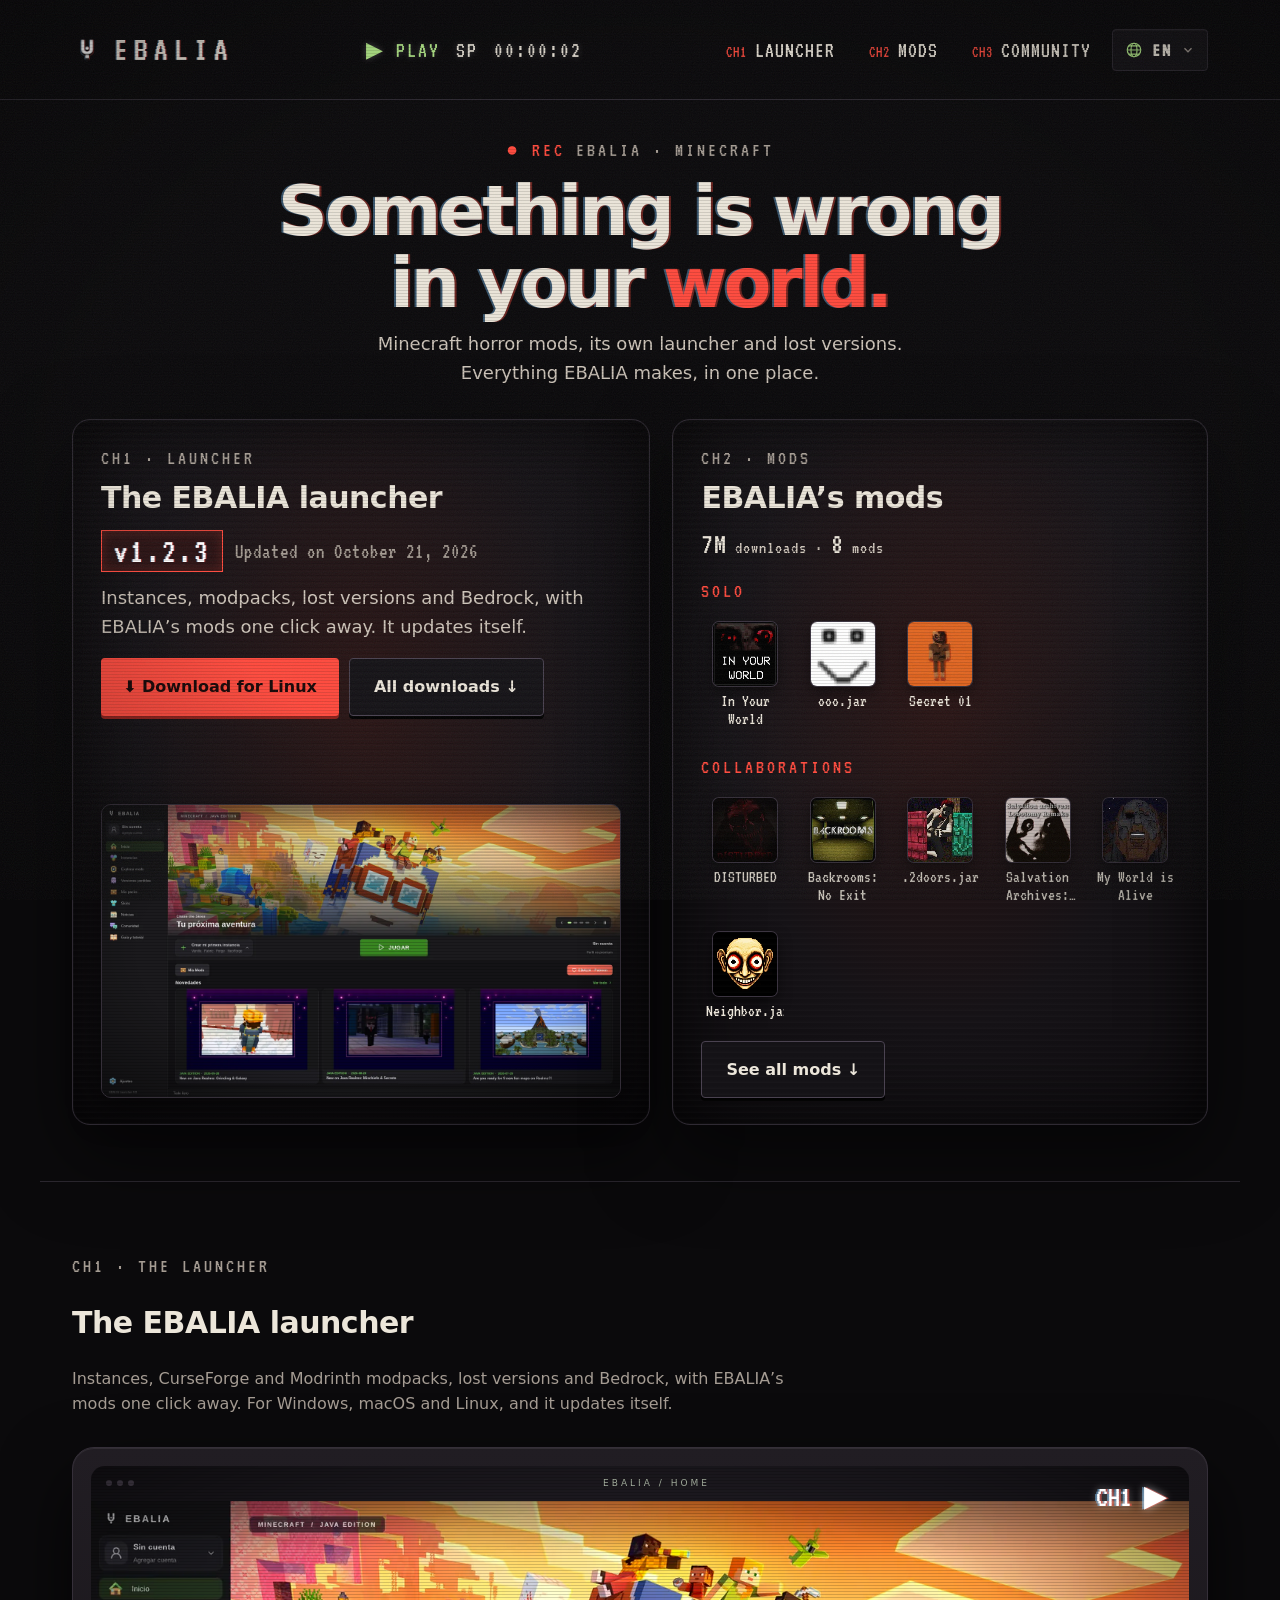
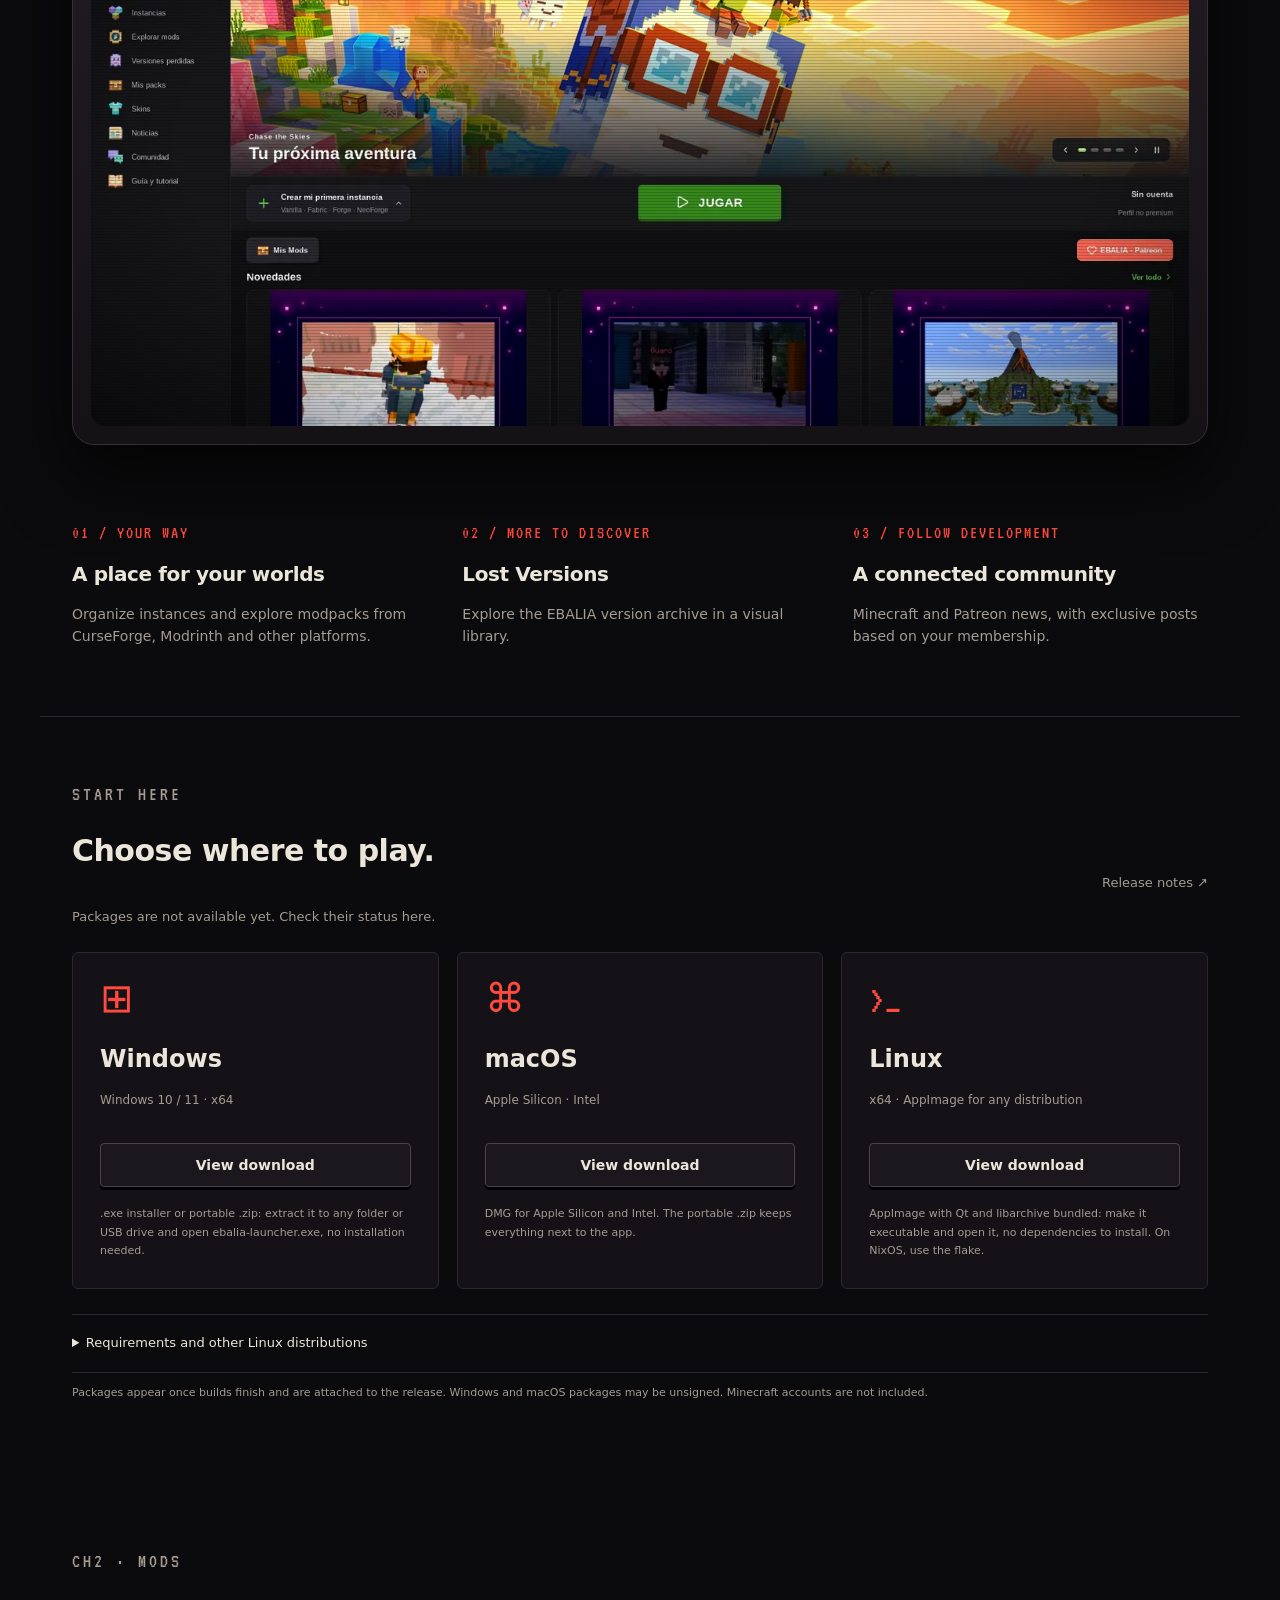
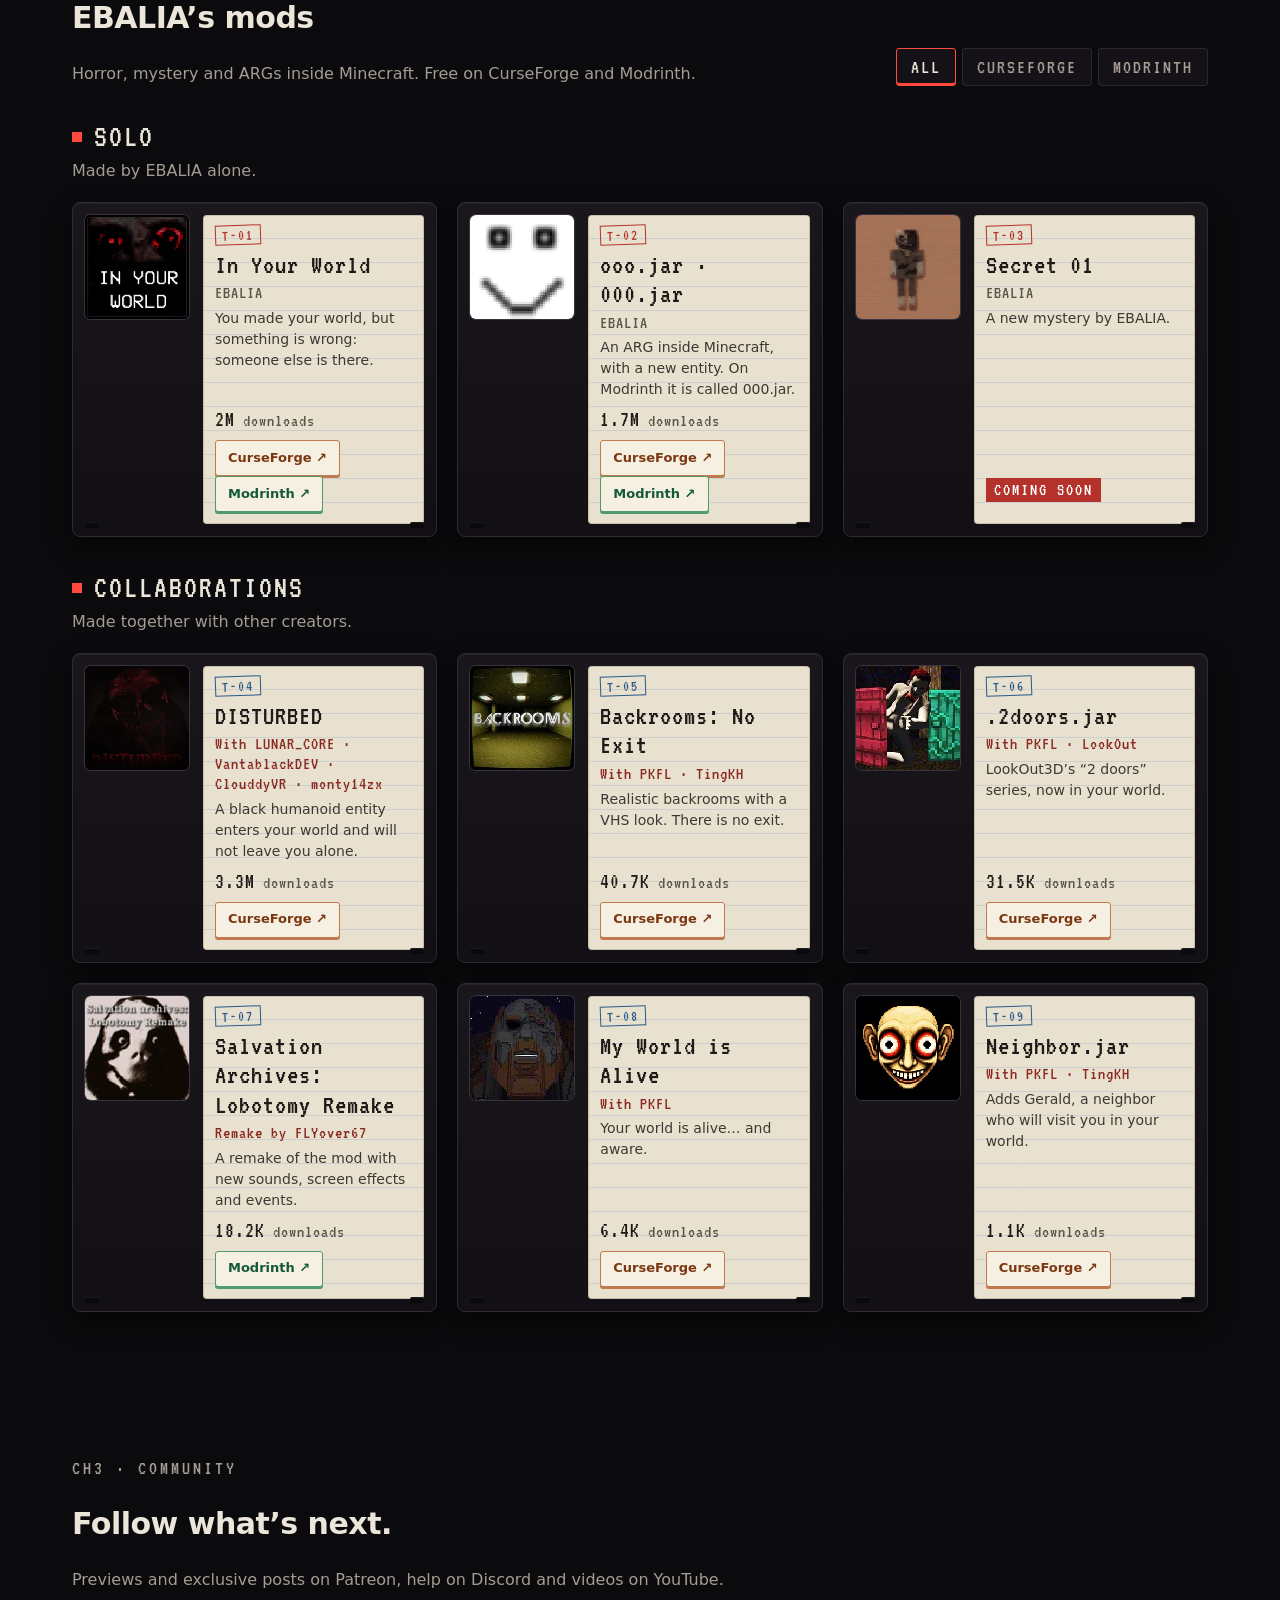
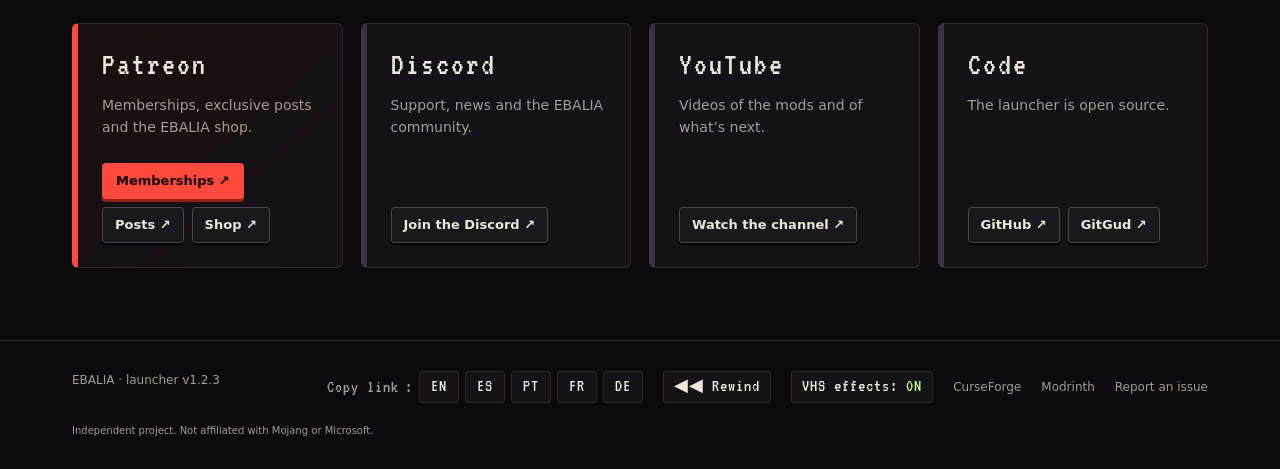
==== commit f5ff5742: "Site: EBALIA Launcher 1.2.3 and the mods' downloads as of its release Co-Authored-By: Claude Opus 5." ====
--- a/site/de/index.html
+++ b/site/de/index.html
@@ -1,15 +1,15 @@
-<!doctype html><html lang="de"><head><meta charset="utf-8"><meta name="viewport" content="width=device-width,initial-scale=1"><title>EBALIA · Horror-Mods und Launcher für Minecraft</title><meta name="description" content="Horror-Mods für Minecraft (DISTURBED, In Your World, ooo.jar …) auf CurseForge und Modrinth und der EBALIA-Launcher für Windows, macOS und Linux."><link rel="canonical" href="https://ebalia.gitgud.site/de/"><link rel="alternate" hreflang="en" href="https://ebalia.gitgud.site/en/"><link rel="alternate" hreflang="es" href="https://ebalia.gitgud.site/es/"><link rel="alternate" hreflang="pt" href="https://ebalia.gitgud.site/pt/"><link rel="alternate" hreflang="fr" href="https://ebalia.gitgud.site/fr/"><link rel="alternate" hreflang="de" href="https://ebalia.gitgud.site/de/"><link rel="alternate" hreflang="x-default" href="https://ebalia.gitgud.site/"><meta property="og:type" content="website"><meta property="og:site_name" content="EBALIA"><meta property="og:title" content="EBALIA · Horror-Mods und Launcher für Minecraft"><meta property="og:description" content="Horror-Mods für Minecraft (DISTURBED, In Your World, ooo.jar …) auf CurseForge und Modrinth und der EBALIA-Launcher für Windows, macOS und Linux."><meta property="og:url" content="https://ebalia.gitgud.site/de/"><meta property="og:image" content="https://raw.githubusercontent.com/ebalia-real/launcher/main/site/og/ebalia-de.jpg"><meta property="og:image:type" content="image/jpeg"><meta property="og:image:width" content="1200"><meta property="og:image:height" content="630"><meta property="og:image:alt" content="EBALIA: Horror-Mods für Minecraft und ein eigener Launcher"><meta property="og:locale" content="de_DE"><meta property="og:locale:alternate" content="en_US"><meta property="og:locale:alternate" content="es_ES"><meta property="og:locale:alternate" content="pt_BR"><meta property="og:locale:alternate" content="fr_FR"><meta name="twitter:card" content="summary_large_image"><meta name="twitter:title" content="EBALIA · Horror-Mods und Launcher für Minecraft"><meta name="twitter:description" content="Horror-Mods für Minecraft (DISTURBED, In Your World, ooo.jar …) auf CurseForge und Modrinth und der EBALIA-Launcher für Windows, macOS und Linux."><meta name="twitter:image" content="https://raw.githubusercontent.com/ebalia-real/launcher/main/site/og/ebalia-de.jpg"><link rel="icon" type="image/png" href="[data-uri]"><link rel="apple-touch-icon" href="[data-uri]"><meta name="theme-color" content="#b5322a"><link rel="preconnect" href="https://fonts.googleapis.com"><link rel="preconnect" href="https://fonts.gstatic.com" crossorigin><link rel="stylesheet" href="https://fonts.googleapis.com/css2?family=VT323&display=swap"><link rel="stylesheet" href="../style.css?v=ebalia-6"><link rel="stylesheet" href="../vhs.css?v=ebalia-6"></head><body>
+<!doctype html><html lang="de"><head><meta charset="utf-8"><meta name="viewport" content="width=device-width,initial-scale=1"><title>EBALIA · Horror-Mods und Launcher für Minecraft</title><meta name="description" content="Horror-Mods für Minecraft (DISTURBED, In Your World, ooo.jar …) auf CurseForge und Modrinth und der EBALIA-Launcher für Windows, macOS und Linux."><link rel="canonical" href="https://ebalia.gitgud.site/de/"><link rel="alternate" hreflang="en" href="https://ebalia.gitgud.site/en/"><link rel="alternate" hreflang="es" href="https://ebalia.gitgud.site/es/"><link rel="alternate" hreflang="pt" href="https://ebalia.gitgud.site/pt/"><link rel="alternate" hreflang="fr" href="https://ebalia.gitgud.site/fr/"><link rel="alternate" hreflang="de" href="https://ebalia.gitgud.site/de/"><link rel="alternate" hreflang="x-default" href="https://ebalia.gitgud.site/"><meta property="og:type" content="website"><meta property="og:site_name" content="EBALIA"><meta property="og:title" content="EBALIA · Horror-Mods und Launcher für Minecraft"><meta property="og:description" content="Horror-Mods für Minecraft (DISTURBED, In Your World, ooo.jar …) auf CurseForge und Modrinth und der EBALIA-Launcher für Windows, macOS und Linux."><meta property="og:url" content="https://ebalia.gitgud.site/de/"><meta property="og:image" content="https://raw.githubusercontent.com/ebalia-real/launcher/main/site/og/ebalia-de.jpg"><meta property="og:image:type" content="image/jpeg"><meta property="og:image:width" content="1200"><meta property="og:image:height" content="630"><meta property="og:image:alt" content="EBALIA: Horror-Mods für Minecraft und ein eigener Launcher"><meta property="og:locale" content="de_DE"><meta property="og:locale:alternate" content="en_US"><meta property="og:locale:alternate" content="es_ES"><meta property="og:locale:alternate" content="pt_BR"><meta property="og:locale:alternate" content="fr_FR"><meta name="twitter:card" content="summary_large_image"><meta name="twitter:title" content="EBALIA · Horror-Mods und Launcher für Minecraft"><meta name="twitter:description" content="Horror-Mods für Minecraft (DISTURBED, In Your World, ooo.jar …) auf CurseForge und Modrinth und der EBALIA-Launcher für Windows, macOS und Linux."><meta name="twitter:image" content="https://raw.githubusercontent.com/ebalia-real/launcher/main/site/og/ebalia-de.jpg"><link rel="icon" type="image/png" href="[data-uri]"><link rel="apple-touch-icon" href="[data-uri]"><meta name="theme-color" content="#b5322a"><link rel="preconnect" href="https://fonts.googleapis.com"><link rel="preconnect" href="https://fonts.gstatic.com" crossorigin><link rel="stylesheet" href="https://fonts.googleapis.com/css2?family=VT323&display=swap"><link rel="stylesheet" href="../style.css?v=ebalia-7"><link rel="stylesheet" href="../vhs.css?v=ebalia-7"></head><body>
 <div class="vhs-layer scanlines" aria-hidden="true"></div><div class="vhs-layer grain" aria-hidden="true"></div><div class="vhs-layer tracking" aria-hidden="true"></div><div class="vhs-layer static" aria-hidden="true"></div>
 <header><a class="brand" href="#"><img src="[data-uri]" alt="">EBALIA</a><div class="osd" aria-hidden="true"><span class="osd-play">▶ PLAY</span><span>SP</span><span id="osd-clock">00:00:00</span></div><nav aria-label="Main navigation"><a href="#launcher"><span class="channel">CH1</span><span data-i18n="navLauncher">Launcher</span></a><a href="#mods"><span class="channel">CH2</span><span data-i18n="navMods">Mods</span></a><a href="#comunidad"><span class="channel">CH3</span><span data-i18n="navCommunity">Comunidad</span></a><div class="language-picker"><button id="language-toggle" class="language-toggle" type="button" aria-expanded="false" aria-controls="language-menu" aria-label="Idioma"><svg viewBox="0 0 24 24" width="18" height="18" fill="none" stroke="currentColor" stroke-width="1.6" aria-hidden="true"><circle cx="12" cy="12" r="9"/><ellipse cx="12" cy="12" rx="4" ry="9"/><path d="M3 12h18M5 6.5h14M5 17.5h14"/></svg><span id="language-current">ES</span><svg class="language-chevron" viewBox="0 0 16 16" width="14" height="14" fill="none" stroke="currentColor" stroke-width="1.6" aria-hidden="true"><path d="m4 6 4 4 4-4"/></svg></button><div id="language-menu" class="language-menu" hidden><div class="language-heading" data-i18n="language">Idioma</div><div class="language-options"><button type="button" data-language="auto" aria-pressed="true"><span data-i18n="automatic">Automático (sistema)</span><span class="language-check" aria-hidden="true">✓</span></button><button type="button" data-language="es" aria-pressed="false"><span>Español</span><span class="language-check" aria-hidden="true">✓</span></button><button type="button" data-language="en" aria-pressed="false"><span>English</span><span class="language-check" aria-hidden="true">✓</span></button><button type="button" data-language="pt" aria-pressed="false"><span>Português</span><span class="language-check" aria-hidden="true">✓</span></button><button type="button" data-language="fr" aria-pressed="false"><span>Français</span><span class="language-check" aria-hidden="true">✓</span></button><button type="button" data-language="de" aria-pressed="false"><span>Deutsch</span><span class="language-check" aria-hidden="true">✓</span></button></div></div></div></nav></header>
 <main><section class="hero"><div class="hero-head"><div class="eyebrow"><span class="rec">● REC</span> EBALIA · MINECRAFT</div><h1 class="glitch" data-i18n="hero"></h1><p data-i18n="intro"></p></div>
 <div class="hero-grid">
 <div class="screen panel launcher-panel"><span class="eyebrow">CH1 · LAUNCHER</span><h2 data-i18n="launcherHeading">El launcher de EBALIA</h2>
-<p class="version-line"><span class="version-badge">v<span data-release-version>1.2.1</span></span><span class="version-date"><span data-i18n="updatedOn">Actualizado el</span> <span data-release-date data-date="2026-10-18T06:42:53Z"></span></span></p>
+<p class="version-line"><span class="version-badge">v<span data-release-version>1.2.3</span></span><span class="version-date"><span data-i18n="updatedOn">Actualizado el</span> <span data-release-date data-date="2026-10-21T04:01:51Z"></span></span></p>
 <p class="panel-body" data-i18n="launcherShort"></p>
 <div class="panel-actions"><button type="button" id="hero-download" class="primary" data-system="windows"></button><a class="secondary" href="#descargas" data-i18n="allDownloads">Todas las descargas ↓</a></div>
 <a class="mini-tv" href="#launcher" aria-hidden="true" tabindex="-1"><img src="[data-uri]" alt="" width="1400" height="788"></a></div>
 <div class="screen panel mods-panel"><span class="eyebrow">CH2 · MODS</span><h2 data-i18n="modsHeading">Los mods de EBALIA</h2>
-<p class="mods-stat"><b data-count="6990304" data-animate></b> <span data-i18n="statDownloads">descargas</span> · <b data-count="8" data-plain data-animate></b> <span data-i18n="statMods">mods</span></p>
+<p class="mods-stat"><b data-count="7033342" data-animate></b> <span data-i18n="statDownloads">descargas</span> · <b data-count="8" data-plain data-animate></b> <span data-i18n="statMods">mods</span></p>
 <h3 class="shelf-title" data-i18n="ownMods">Individuales</h3><div class="shelf"><a class="mini" href="#mod-in-your-world" title="In Your World" data-mod="in-your-world"><img src="[data-uri]" alt="" width="64" height="64"><span>In Your World</span></a><a class="mini" href="#mod-ooo-jar" title="ooo.jar · 000.jar" data-mod="ooo-jar"><img src="[data-uri]" alt="" width="64" height="64"><span>ooo.jar</span></a><a class="mini" href="#mod-secret-01-proyect" title="Secret 01" data-mod="secret-01-proyect"><img src="[data-uri]" alt="" width="64" height="64"><span>Secret 01</span></a></div>
 <h3 class="shelf-title" data-i18n="collabs">Colaboraciones</h3><div class="shelf"><a class="mini" href="#mod-disturbed" title="DISTURBED" data-mod="disturbed"><img src="[data-uri]" alt="" width="64" height="64"><span>DISTURBED</span></a><a class="mini" href="#mod-backrooms-no-exit" title="Backrooms: No Exit" data-mod="backrooms-no-exit"><img src="[data-uri]" alt="" width="64" height="64"><span>Backrooms: No Exit</span></a><a class="mini" href="#mod-twodoors-jar" title=".2doors.jar" data-mod="twodoors-jar"><img src="[data-uri]" alt="" width="64" height="64"><span>.2doors.jar</span></a><a class="mini" href="#mod-salvation-archives-lobotomy-remake" title="Salvation Archives: Lobotomy Remake" data-mod="salvation-archives-lobotomy-remake"><img src="[data-uri]" alt="" width="64" height="64"><span>Salvation Archives: Lobotomy Remake</span></a><a class="mini" href="#mod-the-world-is-alive" title="My World is Alive" data-mod="the-world-is-alive"><img src="[data-uri]" alt="" width="64" height="64"><span>My World is Alive</span></a><a class="mini" href="#mod-neighbor-jar" title="Neighbor.jar" data-mod="neighbor-jar"><img src="[data-uri]" alt="" width="64" height="64"><span>Neighbor.jar</span></a></div>
 <a class="secondary" href="#mods" data-i18n="allMods">Ver todos los mods ↓</a></div>
@@ -18,12 +18,12 @@
 <section class="features"><article><b data-i18n="feature1">01 / A TU MANERA</b><h2 data-i18n="worlds">Un lugar para tus mundos</h2><p data-i18n="worldsBody"></p></article><article><b data-i18n="feature2">02 / MÁS POR DESCUBRIR</b><h2>Lost Versions</h2><p data-i18n="lostBody"></p></article><article><b data-i18n="feature3">03 / CERCA DEL DESARROLLO</b><h2 data-i18n="connected">La comunidad, conectada</h2><p data-i18n="connectedBody"></p></article></section>
 <section id="descargas"><div class="sectionhead"><div><span class="eyebrow" data-i18n="start">EMPEZÁ ACÁ</span><h2 data-i18n="where">Elegí dónde jugar.</h2></div><a href="#descargas" data-release-notes data-i18n="notes">Notas de la versión ↗</a></div><p id="release-status" role="status" data-i18n="checking">Consultando los paquetes publicados…</p><div class="downloads"><article><span class="platform">⊞</span><h3>Windows</h3><p>Windows 10 / 11 · x64</p><button type="button" data-platform="windows" class="download">Ver descarga</button><small data-i18n="windowsBody"></small></article><article><span class="platform">⌘</span><h3>macOS</h3><p>Apple Silicon · Intel</p><button type="button" data-platform="macos" class="download">Ver descarga</button><small data-i18n="macBody"></small></article><article><span class="platform">&gt;_</span><h3>Linux</h3><p data-i18n="linuxArch">x64</p><button type="button" data-platform="linux" class="download">Ver descarga</button><small data-i18n="linuxBody"></small></article></div><details><summary data-i18n="requirements">Requisitos y otras distribuciones de Linux</summary><p data-i18n="requirementsBody"></p></details><p class="fine" data-i18n="fine"></p></section>
 <section id="mods"><div class="sectionhead"><div><span class="eyebrow">CH2 · <span data-i18n="modsEyebrow">MODS</span></span><h2 data-i18n="modsHeading">Los mods de EBALIA</h2><p class="lead" data-i18n="modsBody"></p></div><div class="filters" role="group" aria-label="CurseForge / Modrinth"><button type="button" class="filter" data-filter="all" aria-pressed="true" data-i18n="filterAll">Todos</button><button type="button" class="filter" data-filter="curseforge" aria-pressed="false">CurseForge</button><button type="button" class="filter" data-filter="modrinth" aria-pressed="false">Modrinth</button></div></div>
-<div class="group"><h3 class="group-title"><span data-i18n="ownMods">Individuales</span></h3><p class="group-body" data-i18n="ownModsBody"></p><div class="tapes"><article class="tape" id="mod-in-your-world" data-stores="curseforge modrinth" data-icon="https://media.forgecdn.net/avatars/thumbnails/1059/6/256/256/638590186757729232.png" data-store-name="In Your World"><div class="tape-window"><img src="[data-uri]" alt="" width="96" height="96" loading="lazy"><span class="tape-play" aria-hidden="true">▶</span></div><div class="tape-label"><span class="tape-number">T-01</span><h3>In Your World</h3><span class="credit solo">EBALIA</span><p data-i18n="modInYourWorld"></p><span class="count"><b data-count="1952021"></b> <span data-i18n="downloadsLabel">descargas</span></span><div class="stores"><a class="store curseforge" href="https://www.curseforge.com/minecraft/mc-mods/in-your-world" rel="noopener">CurseForge ↗</a><a class="store modrinth" href="https://modrinth.com/mod/in-your-world" rel="noopener">Modrinth ↗</a></div></div></article><article class="tape" id="mod-ooo-jar" data-stores="curseforge modrinth" data-icon="https://media.forgecdn.net/avatars/thumbnails/1105/911/256/256/638655651054127554.png" data-store-name="ooo.jar · 000.jar"><div class="tape-window"><img src="[data-uri]" alt="" width="96" height="96" loading="lazy"><span class="tape-play" aria-hidden="true">▶</span></div><div class="tape-label"><span class="tape-number">T-02</span><h3>ooo.jar · 000.jar</h3><span class="credit solo">EBALIA</span><p data-i18n="modOoo"></p><span class="count"><b data-count="1661707"></b> <span data-i18n="downloadsLabel">descargas</span></span><div class="stores"><a class="store curseforge" href="https://www.curseforge.com/minecraft/mc-mods/ooo-jar" rel="noopener">CurseForge ↗</a><a class="store modrinth" href="https://modrinth.com/mod/000.jar" rel="noopener">Modrinth ↗</a></div></div></article><article class="tape soon-card" id="mod-secret-01-proyect" data-stores="" data-icon="" data-store-name="Secret 01"><div class="tape-window"><img src="[data-uri]" alt="" width="96" height="96" loading="lazy"><span class="tape-play" aria-hidden="true">▶</span></div><div class="tape-label"><span class="tape-number">T-03</span><h3>Secret 01</h3><span class="credit solo">EBALIA</span><p data-i18n="modSecret"></p><span class="soon" data-i18n="soon">Próximamente</span><div class="stores"></div></div></article></div></div>
-<div class="group"><h3 class="group-title"><span data-i18n="collabs">Colaboraciones</span></h3><p class="group-body" data-i18n="collabsBody"></p><div class="tapes"><article class="tape collab" id="mod-disturbed" data-stores="curseforge" data-icon="https://media.forgecdn.net/avatars/thumbnails/1449/647/256/256/638940485151077515_animated.gif" data-store-name="DISTURBED"><div class="tape-window"><img src="[data-uri]" alt="" width="96" height="96" loading="lazy"><span class="tape-play" aria-hidden="true">▶</span></div><div class="tape-label"><span class="tape-number">T-04</span><h3>DISTURBED</h3><span class="credit"><span data-i18n="collabWith"></span> LUNAR_CORE · VantablackDEV · ClouddyVR · monty14zx</span><p data-i18n="modDisturbed"></p><span class="count"><b data-count="3282418"></b> <span data-i18n="downloadsLabel">descargas</span></span><div class="stores"><a class="store curseforge" href="https://www.curseforge.com/minecraft/mc-mods/disturbed" rel="noopener">CurseForge ↗</a></div></div></article><article class="tape collab" id="mod-backrooms-no-exit" data-stores="curseforge" data-icon="https://media.forgecdn.net/avatars/thumbnails/2103/408/256/256/639271147002208293.jpg" data-store-name="Backrooms: No Exit"><div class="tape-window"><img src="[data-uri]" alt="" width="96" height="96" loading="lazy"><span class="tape-play" aria-hidden="true">▶</span></div><div class="tape-label"><span class="tape-number">T-05</span><h3>Backrooms: No Exit</h3><span class="credit"><span data-i18n="collabWith"></span> PKFL · TingKH</span><p data-i18n="modBackrooms"></p><span class="count"><b data-count="40365"></b> <span data-i18n="downloadsLabel">descargas</span></span><div class="stores"><a class="store curseforge" href="https://www.curseforge.com/minecraft/mc-mods/backrooms-no-exit" rel="noopener">CurseForge ↗</a></div></div></article><article class="tape collab" id="mod-twodoors-jar" data-stores="curseforge" data-icon="https://media.forgecdn.net/avatars/thumbnails/2053/994/256/256/639253000234998623.jpg" data-store-name=".2doors.jar"><div class="tape-window"><img src="[data-uri]" alt="" width="96" height="96" loading="lazy"><span class="tape-play" aria-hidden="true">▶</span></div><div class="tape-label"><span class="tape-number">T-06</span><h3>.2doors.jar</h3><span class="credit"><span data-i18n="collabWith"></span> PKFL · LookOut</span><p data-i18n="modTwoDoors"></p><span class="count"><b data-count="29951"></b> <span data-i18n="downloadsLabel">descargas</span></span><div class="stores"><a class="store curseforge" href="https://www.curseforge.com/minecraft/mc-mods/twodoors-jar" rel="noopener">CurseForge ↗</a></div></div></article><article class="tape collab" id="mod-salvation-archives-lobotomy-remake" data-stores="modrinth" data-icon="https://cdn.modrinth.com/data/vp1KbjMu/547a62d001f8c7ffeaeb6b506c620d9b5d3809c7_96.webp" data-store-name="Salvation Archives: Lobotomy Remake"><div class="tape-window"><img src="[data-uri]" alt="" width="96" height="96" loading="lazy"><span class="tape-play" aria-hidden="true">▶</span></div><div class="tape-label"><span class="tape-number">T-07</span><h3>Salvation Archives: Lobotomy Remake</h3><span class="credit"><span data-i18n="remakeBy"></span> FLYover67</span><p data-i18n="modSalvation"></p><span class="count"><b data-count="18087"></b> <span data-i18n="downloadsLabel">descargas</span></span><div class="stores"><a class="store modrinth" href="https://modrinth.com/mod/salvation-archives-lobotomy-remake" rel="noopener">Modrinth ↗</a></div></div></article><article class="tape collab" id="mod-the-world-is-alive" data-stores="curseforge" data-icon="https://media.forgecdn.net/avatars/thumbnails/2078/541/256/256/639262534692043080.jpg" data-store-name="My World is Alive"><div class="tape-window"><img src="[data-uri]" alt="" width="96" height="96" loading="lazy"><span class="tape-play" aria-hidden="true">▶</span></div><div class="tape-label"><span class="tape-number">T-08</span><h3>My World is Alive</h3><span class="credit"><span data-i18n="collabWith"></span> PKFL</span><p data-i18n="modAlive"></p><span class="count"><b data-count="5548"></b> <span data-i18n="downloadsLabel">descargas</span></span><div class="stores"><a class="store curseforge" href="https://www.curseforge.com/minecraft/mc-mods/the-world-is-alive" rel="noopener">CurseForge ↗</a></div></div></article><article class="tape collab" id="mod-neighbor-jar" data-stores="curseforge" data-icon="https://media.forgecdn.net/avatars/thumbnails/2114/925/256/256/639274708805813005.png" data-store-name="Neighbor.jar"><div class="tape-window"><img src="[data-uri]" alt="" width="96" height="96" loading="lazy"><span class="tape-play" aria-hidden="true">▶</span></div><div class="tape-label"><span class="tape-number">T-09</span><h3>Neighbor.jar</h3><span class="credit"><span data-i18n="collabWith"></span> PKFL · TingKH</span><p data-i18n="modNeighbor"></p><span class="count"><b data-count="207"></b> <span data-i18n="downloadsLabel">descargas</span></span><div class="stores"><a class="store curseforge" href="https://www.curseforge.com/minecraft/mc-mods/neighbor-jar" rel="noopener">CurseForge ↗</a></div></div></article></div></div></section>
+<div class="group"><h3 class="group-title"><span data-i18n="ownMods">Individuales</span></h3><p class="group-body" data-i18n="ownModsBody"></p><div class="tapes"><article class="tape" id="mod-in-your-world" data-stores="curseforge modrinth" data-icon="https://media.forgecdn.net/avatars/thumbnails/1059/6/256/256/638590186757729232.png" data-store-name="In Your World"><div class="tape-window"><img src="[data-uri]" alt="" width="96" height="96" loading="lazy"><span class="tape-play" aria-hidden="true">▶</span></div><div class="tape-label"><span class="tape-number">T-01</span><h3>In Your World</h3><span class="credit solo">EBALIA</span><p data-i18n="modInYourWorld"></p><span class="count"><b data-count="1964208"></b> <span data-i18n="downloadsLabel">descargas</span></span><div class="stores"><a class="store curseforge" href="https://www.curseforge.com/minecraft/mc-mods/in-your-world" rel="noopener">CurseForge ↗</a><a class="store modrinth" href="https://modrinth.com/mod/in-your-world" rel="noopener">Modrinth ↗</a></div></div></article><article class="tape" id="mod-ooo-jar" data-stores="curseforge modrinth" data-icon="https://media.forgecdn.net/avatars/thumbnails/1105/911/256/256/638655651054127554.png" data-store-name="ooo.jar · 000.jar"><div class="tape-window"><img src="[data-uri]" alt="" width="96" height="96" loading="lazy"><span class="tape-play" aria-hidden="true">▶</span></div><div class="tape-label"><span class="tape-number">T-02</span><h3>ooo.jar · 000.jar</h3><span class="credit solo">EBALIA</span><p data-i18n="modOoo"></p><span class="count"><b data-count="1665959"></b> <span data-i18n="downloadsLabel">descargas</span></span><div class="stores"><a class="store curseforge" href="https://www.curseforge.com/minecraft/mc-mods/ooo-jar" rel="noopener">CurseForge ↗</a><a class="store modrinth" href="https://modrinth.com/mod/000.jar" rel="noopener">Modrinth ↗</a></div></div></article><article class="tape soon-card" id="mod-secret-01-proyect" data-stores="" data-icon="" data-store-name="Secret 01"><div class="tape-window"><img src="[data-uri]" alt="" width="96" height="96" loading="lazy"><span class="tape-play" aria-hidden="true">▶</span></div><div class="tape-label"><span class="tape-number">T-03</span><h3>Secret 01</h3><span class="credit solo">EBALIA</span><p data-i18n="modSecret"></p><span class="soon" data-i18n="soon">Próximamente</span><div class="stores"></div></div></article></div></div>
+<div class="group"><h3 class="group-title"><span data-i18n="collabs">Colaboraciones</span></h3><p class="group-body" data-i18n="collabsBody"></p><div class="tapes"><article class="tape collab" id="mod-disturbed" data-stores="curseforge" data-icon="https://media.forgecdn.net/avatars/thumbnails/1449/647/256/256/638940485151077515_animated.gif" data-store-name="DISTURBED"><div class="tape-window"><img src="[data-uri]" alt="" width="96" height="96" loading="lazy"><span class="tape-play" aria-hidden="true">▶</span></div><div class="tape-label"><span class="tape-number">T-04</span><h3>DISTURBED</h3><span class="credit"><span data-i18n="collabWith"></span> LUNAR_CORE · VantablackDEV · ClouddyVR · monty14zx</span><p data-i18n="modDisturbed"></p><span class="count"><b data-count="3305377"></b> <span data-i18n="downloadsLabel">descargas</span></span><div class="stores"><a class="store curseforge" href="https://www.curseforge.com/minecraft/mc-mods/disturbed" rel="noopener">CurseForge ↗</a></div></div></article><article class="tape collab" id="mod-backrooms-no-exit" data-stores="curseforge" data-icon="https://media.forgecdn.net/avatars/thumbnails/2103/408/256/256/639271147002208293.jpg" data-store-name="Backrooms: No Exit"><div class="tape-window"><img src="[data-uri]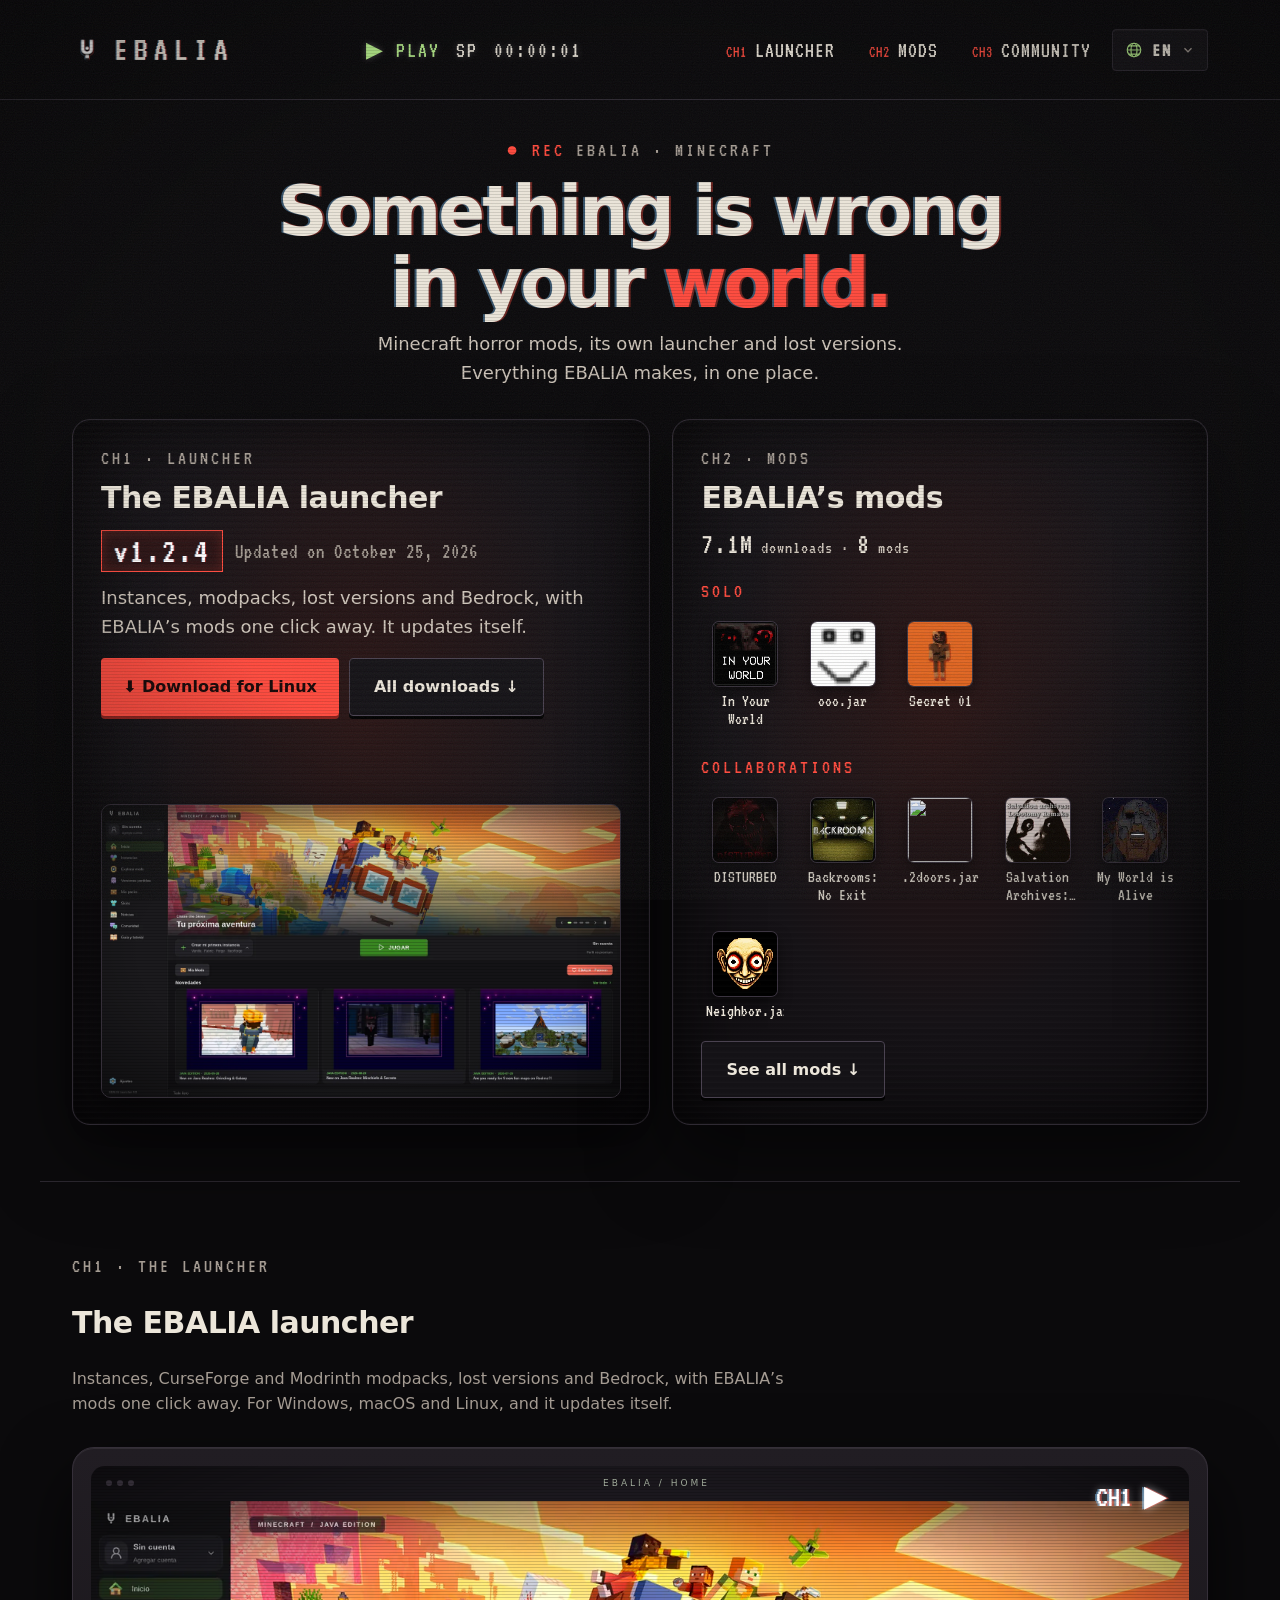
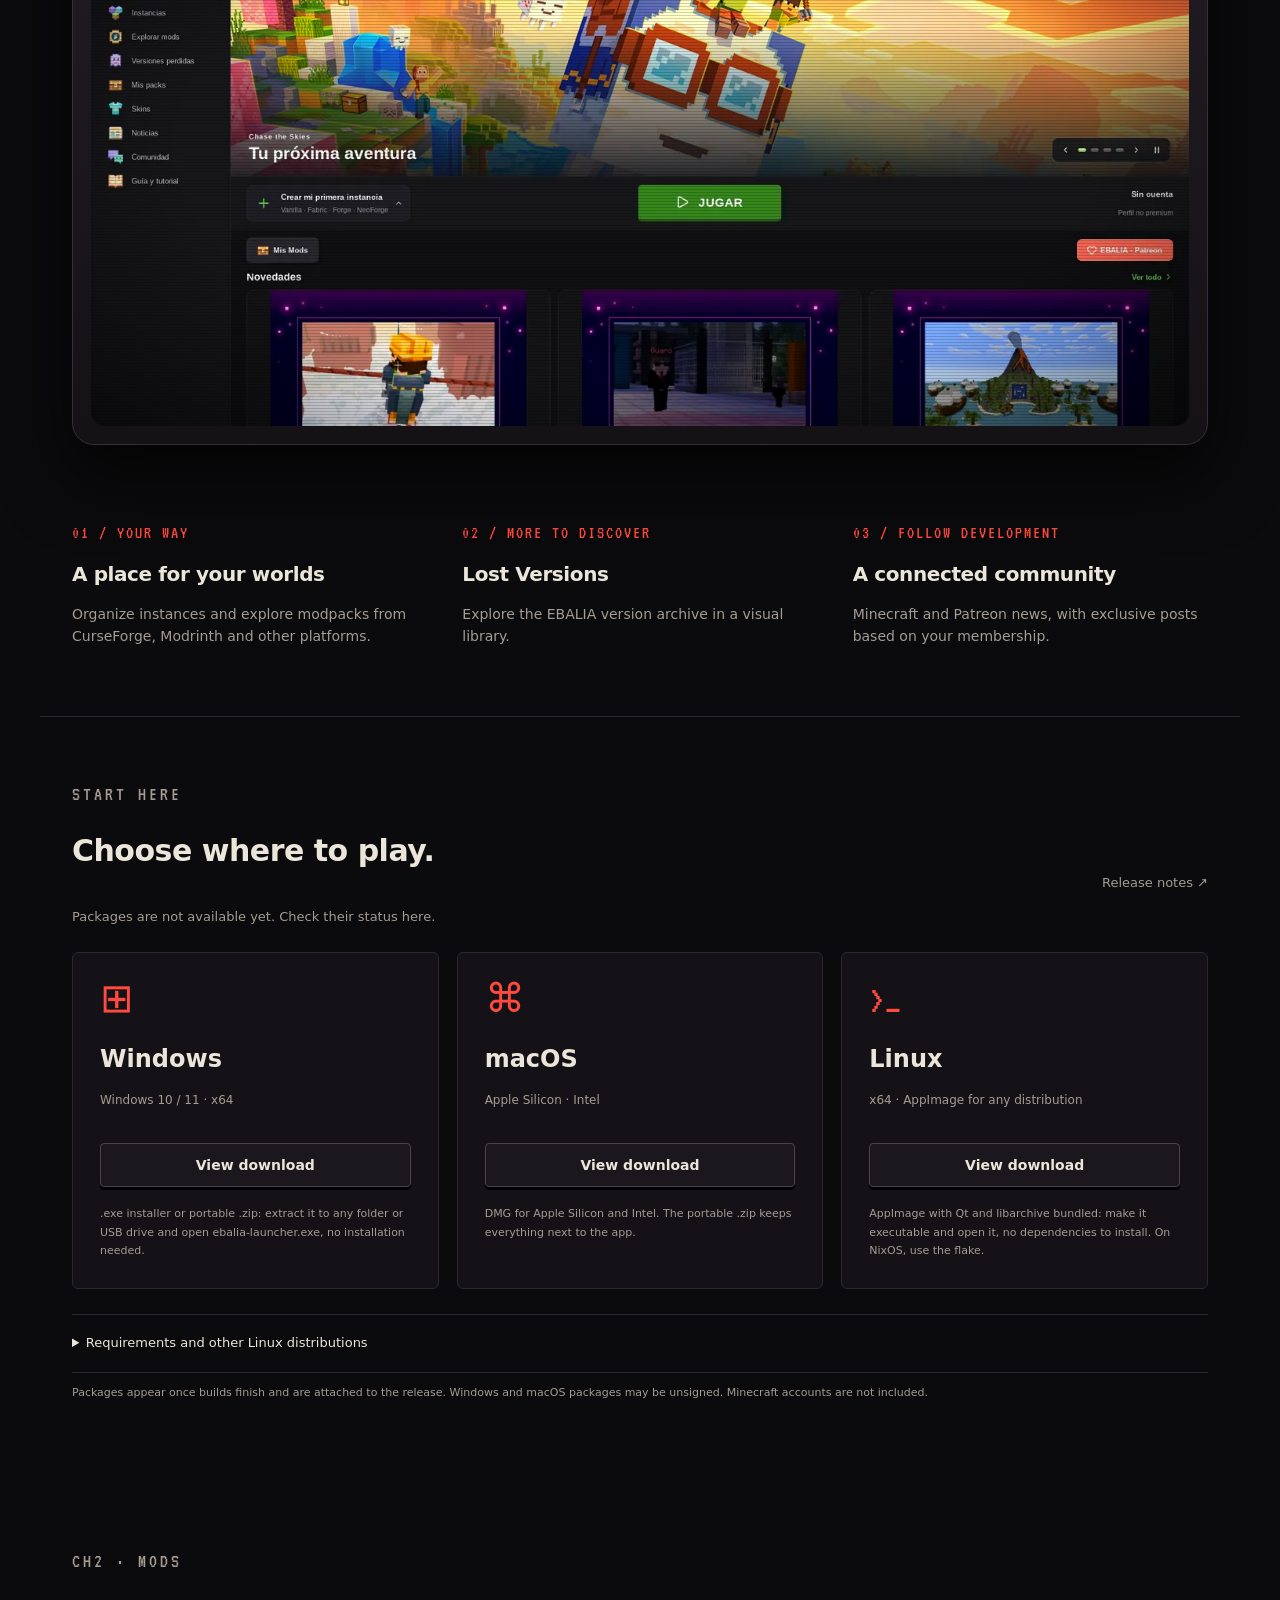
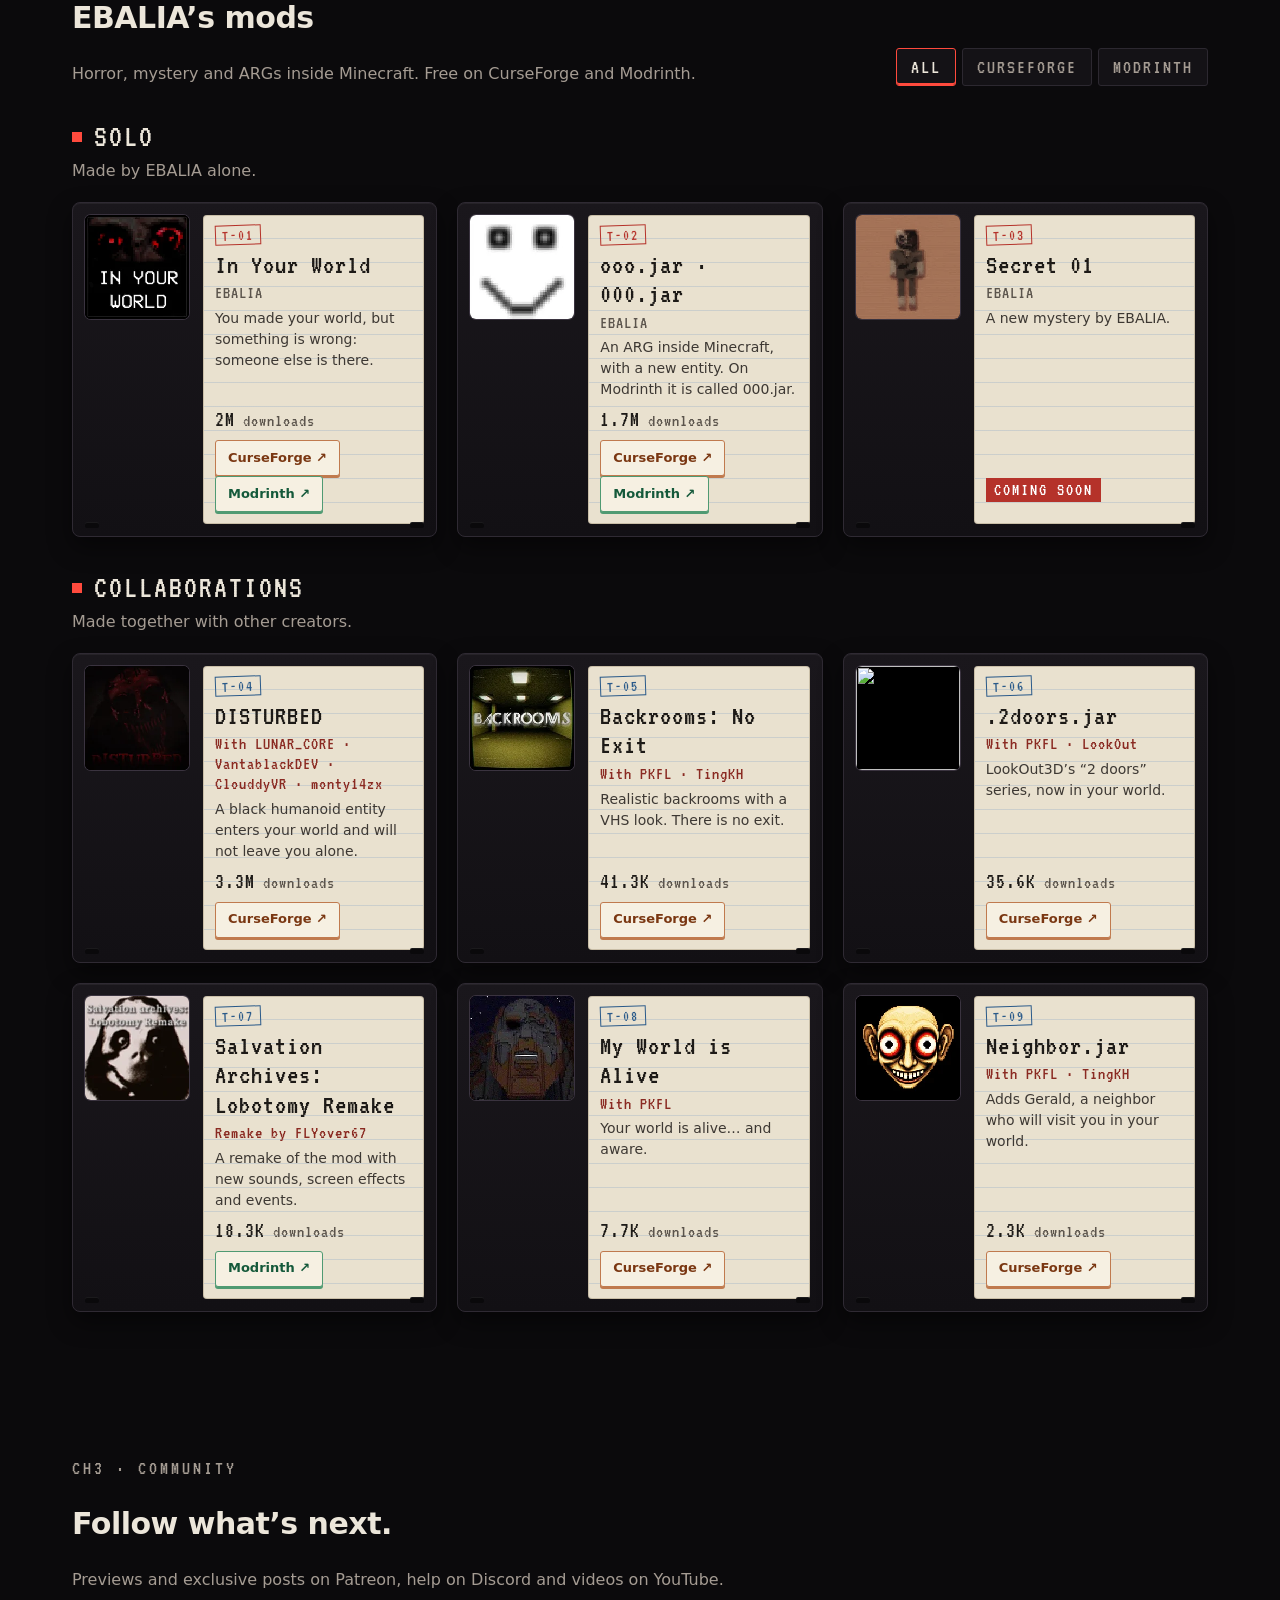
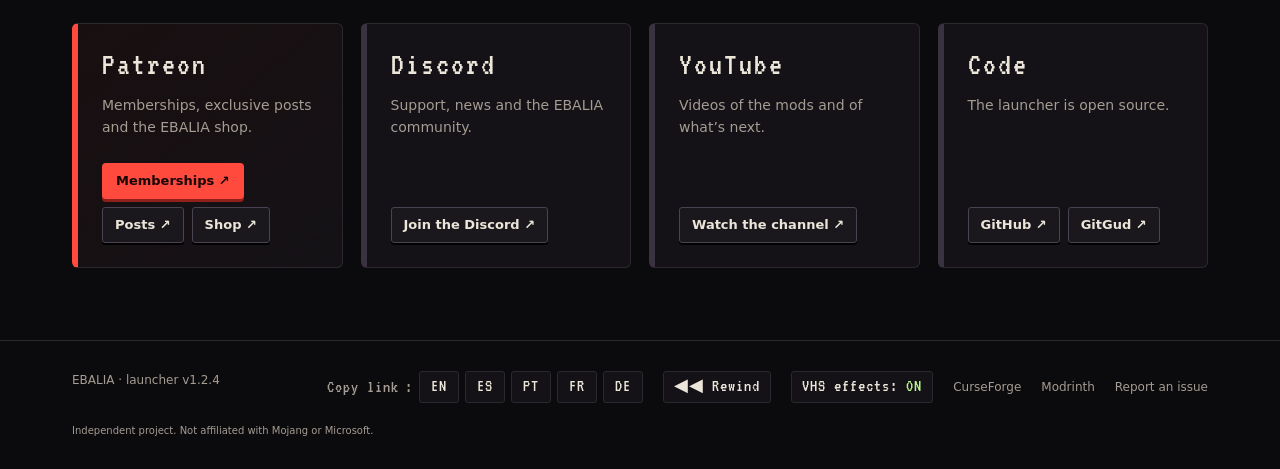
==== commit 0ba7245c: "Site: EBALIA Launcher 1.2.4 and the mods' downloads as of its release (7.1M) Co-Authored-By: Claude " ====
--- a/site/de/index.html
+++ b/site/de/index.html
@@ -4,26 +4,26 @@
 <main><section class="hero"><div class="hero-head"><div class="eyebrow"><span class="rec">● REC</span> EBALIA · MINECRAFT</div><h1 class="glitch" data-i18n="hero"></h1><p data-i18n="intro"></p></div>
 <div class="hero-grid">
 <div class="screen panel launcher-panel"><span class="eyebrow">CH1 · LAUNCHER</span><h2 data-i18n="launcherHeading">El launcher de EBALIA</h2>
-<p class="version-line"><span class="version-badge">v<span data-release-version>1.2.3</span></span><span class="version-date"><span data-i18n="updatedOn">Actualizado el</span> <span data-release-date data-date="2026-10-21T04:01:51Z"></span></span></p>
+<p class="version-line"><span class="version-badge">v<span data-release-version>1.2.4</span></span><span class="version-date"><span data-i18n="updatedOn">Actualizado el</span> <span data-release-date data-date="2026-10-25T20:55:44Z"></span></span></p>
 <p class="panel-body" data-i18n="launcherShort"></p>
 <div class="panel-actions"><button type="button" id="hero-download" class="primary" data-system="windows"></button><a class="secondary" href="#descargas" data-i18n="allDownloads">Todas las descargas ↓</a></div>
 <a class="mini-tv" href="#launcher" aria-hidden="true" tabindex="-1"><img src="[data-uri]" alt="" width="1400" height="788"></a></div>
 <div class="screen panel mods-panel"><span class="eyebrow">CH2 · MODS</span><h2 data-i18n="modsHeading">Los mods de EBALIA</h2>
-<p class="mods-stat"><b data-count="7033342" data-animate></b> <span data-i18n="statDownloads">descargas</span> · <b data-count="8" data-plain data-animate></b> <span data-i18n="statMods">mods</span></p>
+<p class="mods-stat"><b data-count="7120143" data-animate></b> <span data-i18n="statDownloads">descargas</span> · <b data-count="8" data-plain data-animate></b> <span data-i18n="statMods">mods</span></p>
 <h3 class="shelf-title" data-i18n="ownMods">Individuales</h3><div class="shelf"><a class="mini" href="#mod-in-your-world" title="In Your World" data-mod="in-your-world"><img src="[data-uri]" alt="" width="64" height="64"><span>In Your World</span></a><a class="mini" href="#mod-ooo-jar" title="ooo.jar · 000.jar" data-mod="ooo-jar"><img src="[data-uri]" alt="" width="64" height="64"><span>ooo.jar</span></a><a class="mini" href="#mod-secret-01-proyect" title="Secret 01" data-mod="secret-01-proyect"><img src="[data-uri]" alt="" width="64" height="64"><span>Secret 01</span></a></div>
-<h3 class="shelf-title" data-i18n="collabs">Colaboraciones</h3><div class="shelf"><a class="mini" href="#mod-disturbed" title="DISTURBED" data-mod="disturbed"><img src="[data-uri]" alt="" width="64" height="64"><span>DISTURBED</span></a><a class="mini" href="#mod-backrooms-no-exit" title="Backrooms: No Exit" data-mod="backrooms-no-exit"><img src="[data-uri]" alt="" width="64" height="64"><span>Backrooms: No Exit</span></a><a class="mini" href="#mod-twodoors-jar" title=".2doors.jar" data-mod="twodoors-jar"><img src="[data-uri]" alt="" width="64" height="64"><span>.2doors.jar</span></a><a class="mini" href="#mod-salvation-archives-lobotomy-remake" title="Salvation Archives: Lobotomy Remake" data-mod="salvation-archives-lobotomy-remake"><img src="[data-uri]" alt="" width="64" height="64"><span>Salvation Archives: Lobotomy Remake</span></a><a class="mini" href="#mod-the-world-is-alive" title="My World is Alive" data-mod="the-world-is-alive"><img src="[data-uri]" alt="" width="64" height="64"><span>My World is Alive</span></a><a class="mini" href="#mod-neighbor-jar" title="Neighbor.jar" data-mod="neighbor-jar"><img src="[data-uri]" alt="" width="64" height="64"><span>Neighbor.jar</span></a></div>
+<h3 class="shelf-title" data-i18n="collabs">Colaboraciones</h3><div class="shelf"><a class="mini" href="#mod-disturbed" title="DISTURBED" data-mod="disturbed"><img src="[data-uri]" alt="" width="64" height="64"><span>DISTURBED</span></a><a class="mini" href="#mod-backrooms-no-exit" title="Backrooms: No Exit" data-mod="backrooms-no-exit"><img src="[data-uri]" alt="" width="64" height="64"><span>Backrooms: No Exit</span></a><a class="mini" href="#mod-twodoors-jar" title=".2doors.jar" data-mod="twodoors-jar"><img src="https://media.forgecdn.net/avatars/thumbnails/2136/378/256/256/639281533982184836.jpg" alt="" width="64" height="64"><span>.2doors.jar</span></a><a class="mini" href="#mod-salvation-archives-lobotomy-remake" title="Salvation Archives: Lobotomy Remake" data-mod="salvation-archives-lobotomy-remake"><img src="[data-uri]" alt="" width="64" height="64"><span>Salvation Archives: Lobotomy Remake</span></a><a class="mini" href="#mod-the-world-is-alive" title="My World is Alive" data-mod="the-world-is-alive"><img src="[data-uri]" alt="" width="64" height="64"><span>My World is Alive</span></a><a class="mini" href="#mod-neighbor-jar" title="Neighbor.jar" data-mod="neighbor-jar"><img src="[data-uri]" alt="" width="64" height="64"><span>Neighbor.jar</span></a></div>
 <a class="secondary" href="#mods" data-i18n="allMods">Ver todos los mods ↓</a></div>
 </div></section>
 <section id="launcher"><div class="sectionhead"><div><span class="eyebrow">CH1 · <span data-i18n="launcherEyebrow">EL LAUNCHER</span></span><h2 data-i18n="launcherHeading">El launcher de EBALIA</h2><p class="lead" data-i18n="launcherBody"></p></div></div><div class="tv"><div class="preview"><div class="windowbar"><i></i><i></i><i></i><span data-i18n="home">EBALIA / INICIO</span></div><img src="[data-uri]